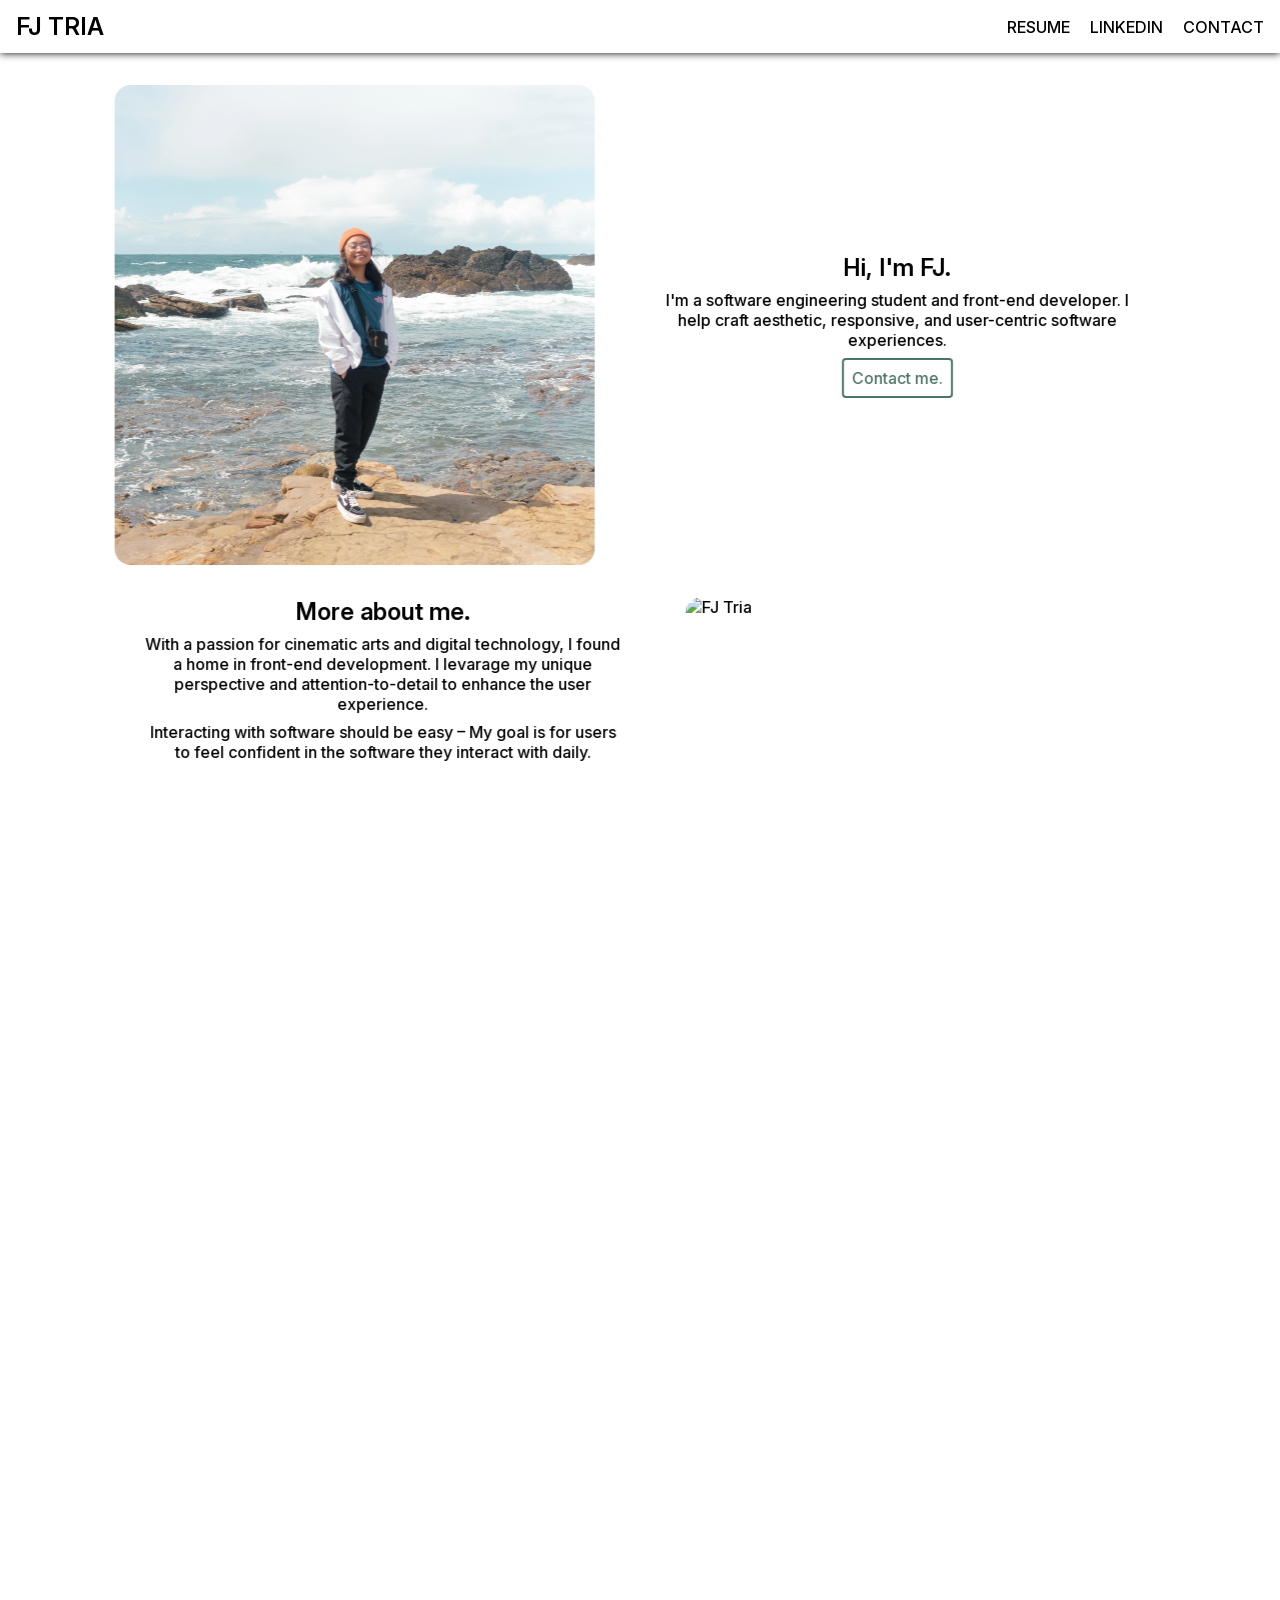
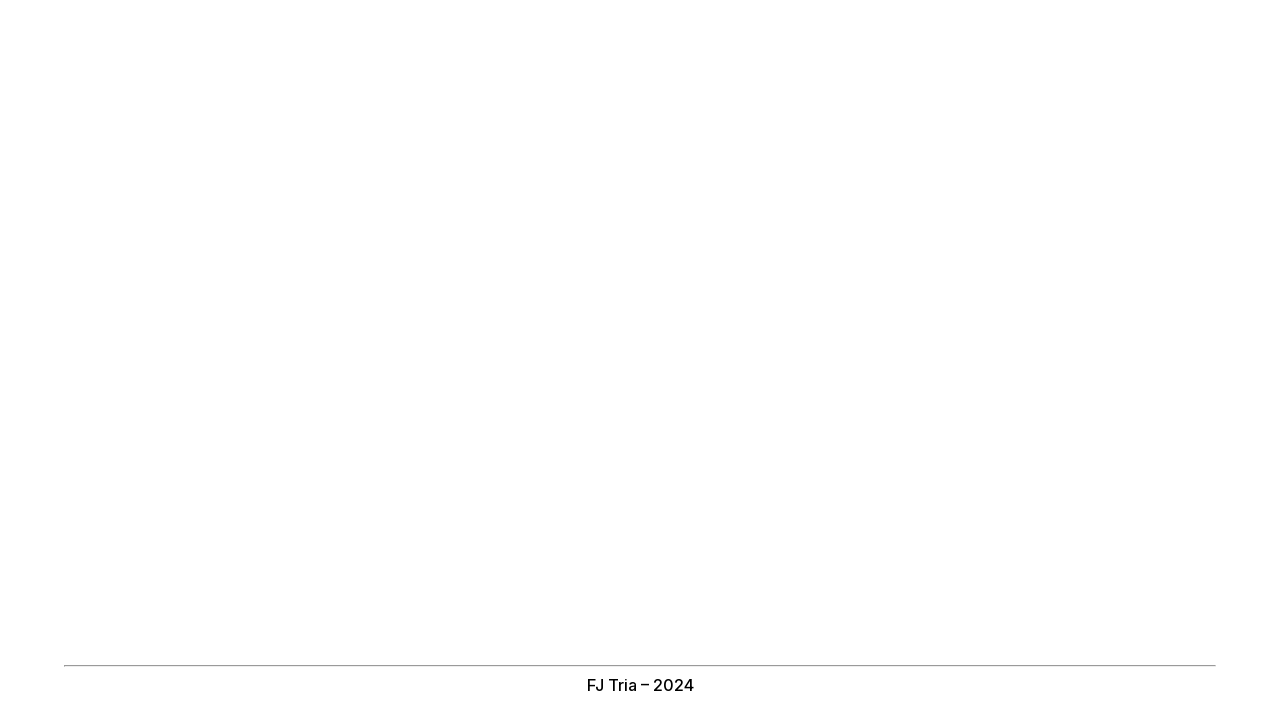
==== index.html @ dd82e513 "Updates" ====
<!doctype html>
<html lang="en">
  <head>
    <meta charset="UTF-8" />
    <link rel="icon" type="image/svg+xml" href="/star.svg" />
    <meta name="viewport" content="width=device-width, initial-scale=1.0" />
    <title>FJ Tria – Software Engineer</title>
    <script type="module" crossorigin src="/assets/index-DWC5rx3m.js"></script>
    <link rel="stylesheet" crossorigin href="/assets/index-B_GhdRon.css">
  </head>
  <body style="margin: 0;">
    <div id="root"></div>
  </body>
</html>
---- assets/index-B_GhdRon.css ----
@font-face{font-family:InterVariable;font-style:normal;font-weight:100 900;font-display:swap;src:url(/assets/InterVariable-CWi-zmRD.woff2) format("woff2")}@font-face{font-family:InterVariable;font-style:italic;font-weight:100 900;font-display:swap;src:url(/assets/InterVariable-Italic-d6KXgdvN.woff2) format("woff2")}@font-face{font-family:InterVariable;font-style:normal;font-weight:100 900;font-display:swap;src:url(/assets/InterVariable-CWi-zmRD.woff2) format("woff2")}@font-face{font-family:InterVariable;font-style:italic;font-weight:100 900;font-display:swap;src:url(/assets/InterVariable-Italic-d6KXgdvN.woff2) format("woff2")}nav{box-shadow:0 0 8px #000}h1{font-weight:600;font-size:1.5em;text-align:center}a:link{color:inherit;text-decoration:none}a:visited{color:inherit}a:hover{color:var(--primary)}a:active{color:var(--primaryLight)}.navbar{padding:12px 16px;display:grid;grid-template-columns:1fr 1fr}.navbarLeft{display:flex;justify-content:flex-start;align-items:center;gap:20px;list-style:none}.sections{display:flex;align-items:center;gap:20px;list-style:none}.navbarRight{display:flex;justify-content:flex-end;align-items:center;gap:20px;list-style:none}@media (max-width: 830px){.sections{display:none}.navbarRight{gap:16px}}@font-face{font-family:InterVariable;font-style:normal;font-weight:100 900;font-display:swap;src:url(/assets/InterVariable-CWi-zmRD.woff2) format("woff2")}@font-face{font-family:InterVariable;font-style:italic;font-weight:100 900;font-display:swap;src:url(/assets/InterVariable-Italic-d6KXgdvN.woff2) format("woff2")}#about{padding:32px 128px;display:flex;flex-direction:column;gap:32px}#about img{object-fit:cover;width:100%;border-radius:16px}#about h2{font-weight:600;font-size:1.5em}#about a{color:var(--primary);background-color:inherit;font-weight:500;padding:8px;border:2px solid var(--primary);border-radius:4px;transition:.3s}#about a:hover{color:var(--background);box-shadow:inset 7em 0 0 0 var(--primary);cursor:pointer}#about a:active{color:var(--background);background-color:var(--primaryLight);border:2px solid var(--primaryLight)}#about .aboutUpper,#about .aboutLower{display:grid;grid-template-columns:1fr 1fr;gap:64px}#about .aboutUpperImage,#about .aboutLowerImage{display:flex;justify-content:center}#about .aboutUpperDescription,#about .aboutLowerDescription{display:flex;flex-direction:column;justify-content:center;align-items:center;text-align:center;gap:8px}@media (max-width: 720px){#about .aboutUpper{display:flex;flex-direction:column-reverse;gap:32px}#about .aboutLower{display:flex;flex-direction:column;gap:32px}}@media (max-width: 900px){#about{padding:32px 16px 12px}}@font-face{font-family:InterVariable;font-style:normal;font-weight:100 900;font-display:swap;src:url(/assets/InterVariable-CWi-zmRD.woff2) format("woff2")}@font-face{font-family:InterVariable;font-style:italic;font-weight:100 900;font-display:swap;src:url(/assets/InterVariable-Italic-d6KXgdvN.woff2) format("woff2")}#skills{padding:32px 128px;display:flex;flex-direction:column;gap:16px}#skills h2{text-align:center;font-weight:600;font-size:1.5em}#skills img{border-radius:32px}#skills .skillList{display:flex;flex-wrap:nowrap;overflow-x:auto;gap:16px;scrollbar-width:thin}#skills .skillCard{background-color:var(--card);padding:12px;border-radius:16px;flex:0 0 auto;display:flex;flex-direction:column;justify-content:center;align-items:center;gap:8px}#skills .skillCard img{padding:32px;max-width:100px}@media (max-width: 580px){#skills #skills{padding:12px 16px}#skills .skillCard img{max-width:50px}}@media (max-width: 900px){#skills{padding:32px 16px 12px}}@font-face{font-family:InterVariable;font-style:normal;font-weight:100 900;font-display:swap;src:url(/assets/InterVariable-CWi-zmRD.woff2) format("woff2")}@font-face{font-family:InterVariable;font-style:italic;font-weight:100 900;font-display:swap;src:url(/assets/InterVariable-Italic-d6KXgdvN.woff2) format("woff2")}#projects{padding:32px 128px}#projects h2{text-align:center;font-weight:600;font-size:1.5em}#projects h3{font-weight:600}#projects p{font-weight:400}#projects .projectList{padding:16px 0 0;display:grid;grid-template-columns:1fr 1fr 1fr;gap:16px}#projects .projectCard{padding:8px;display:grid;grid-template-rows:8rem 2rem 4rem;background-color:var(--card);text-align:center;border-radius:16px;transition:.3s}#projects .projectCard img{display:block;margin-left:auto;margin-right:auto;object-fit:contain;width:40%;height:100%;filter:drop-shadow(1px 1px 1px gray)}#projects .projectCard:hover{color:var(--background);background-color:var(--primary)}#projects .projectCard:active{background-color:var(--primaryLight)}@media (max-width: 900px){#projects .projectList{display:flex;flex-direction:column}}@media (max-width: 900px){#projects{padding:32px 16px 12px}}@font-face{font-family:InterVariable;font-style:normal;font-weight:100 900;font-display:swap;src:url(/assets/InterVariable-CWi-zmRD.woff2) format("woff2")}@font-face{font-family:InterVariable;font-style:italic;font-weight:100 900;font-display:swap;src:url(/assets/InterVariable-Italic-d6KXgdvN.woff2) format("woff2")}#experience{padding:32px 128px}#experience h2{text-align:center;font-weight:600;font-size:1.5em}#experience h3{font-weight:600;font-size:1em}#experience p{font-weight:400;font-size:1em}#experience .experienceList{padding:16px 0 0;display:grid;grid-template-columns:1fr;justify-items:center;gap:16px}#experience .experienceCard{background-color:var(--card);border-radius:16px;display:flex;gap:8px;width:100%}#experience .experienceCard img{padding:16px;border-radius:16px;max-width:100px}#experience .experienceDescription{display:flex;flex-direction:column;justify-content:center}@media (max-width: 900px){#experience .experienceCard img{max-width:75px}}@media (max-width: 900px){#experience{padding:32px 16px 12px}}*{--background: #FFFFFF;--card: #efefef;--text: #131312;--primary: #4C7766;--primaryLight: #608b7a;margin:0;padding:0;font-size:1em;scrollbar-width:thin}:root{font-family:Inter,sans-serif;font-weight:500;color:var(--textLight);background-color:var(--background)}@supports (font-variation-settings: normal){:root{font-family:InterVariable,sans-serif;font-optical-sizing:auto}}@font-face{font-family:InterVariable;font-style:normal;font-weight:100 900;font-display:swap;src:url(/assets/InterVariable-CWi-zmRD.woff2) format("woff2")}@font-face{font-family:InterVariable;font-style:italic;font-weight:100 900;font-display:swap;src:url(/assets/InterVariable-Italic-d6KXgdvN.woff2) format("woff2")}html{scroll-behavior:smooth}a,a:visited{text-decoration:none}#contact{padding:32px 128px 0}#contact h2{text-align:center;font-weight:600;font-size:1.5em}#contact h3{font-weight:600}#contact .ctaList{padding:16px 0 0;display:grid;grid-template-columns:1fr 1fr 1fr;gap:16px}#contact .ctaCard{background-color:var(--card);border-radius:16px;padding:32px;display:flex;flex-direction:column;align-items:center;gap:16px}#contact .ctaCard img{width:32px}#contact .ctaCard a{color:var(--primary);font-weight:500;padding:8px;border:2px solid var(--primary);border-radius:4px;transition:.3s}#contact .ctaCard a:hover{color:var(--background);box-shadow:inset 7em 0 0 0 var(--primary)}#contact .ctaCard a:active{color:var(--background);background-color:var(--primaryLight);border:2px solid var(--primaryLight)}@media (max-width: 900px){#contact .ctaList{display:flex;flex-direction:column}}@media (max-width: 900px){#contact{padding:12px 16px}}#footer{padding:64px 64px 0}#footer p{padding:8px 0;text-align:center}@media (max-width: 900px){#footer{padding:32px 16px 12px}}
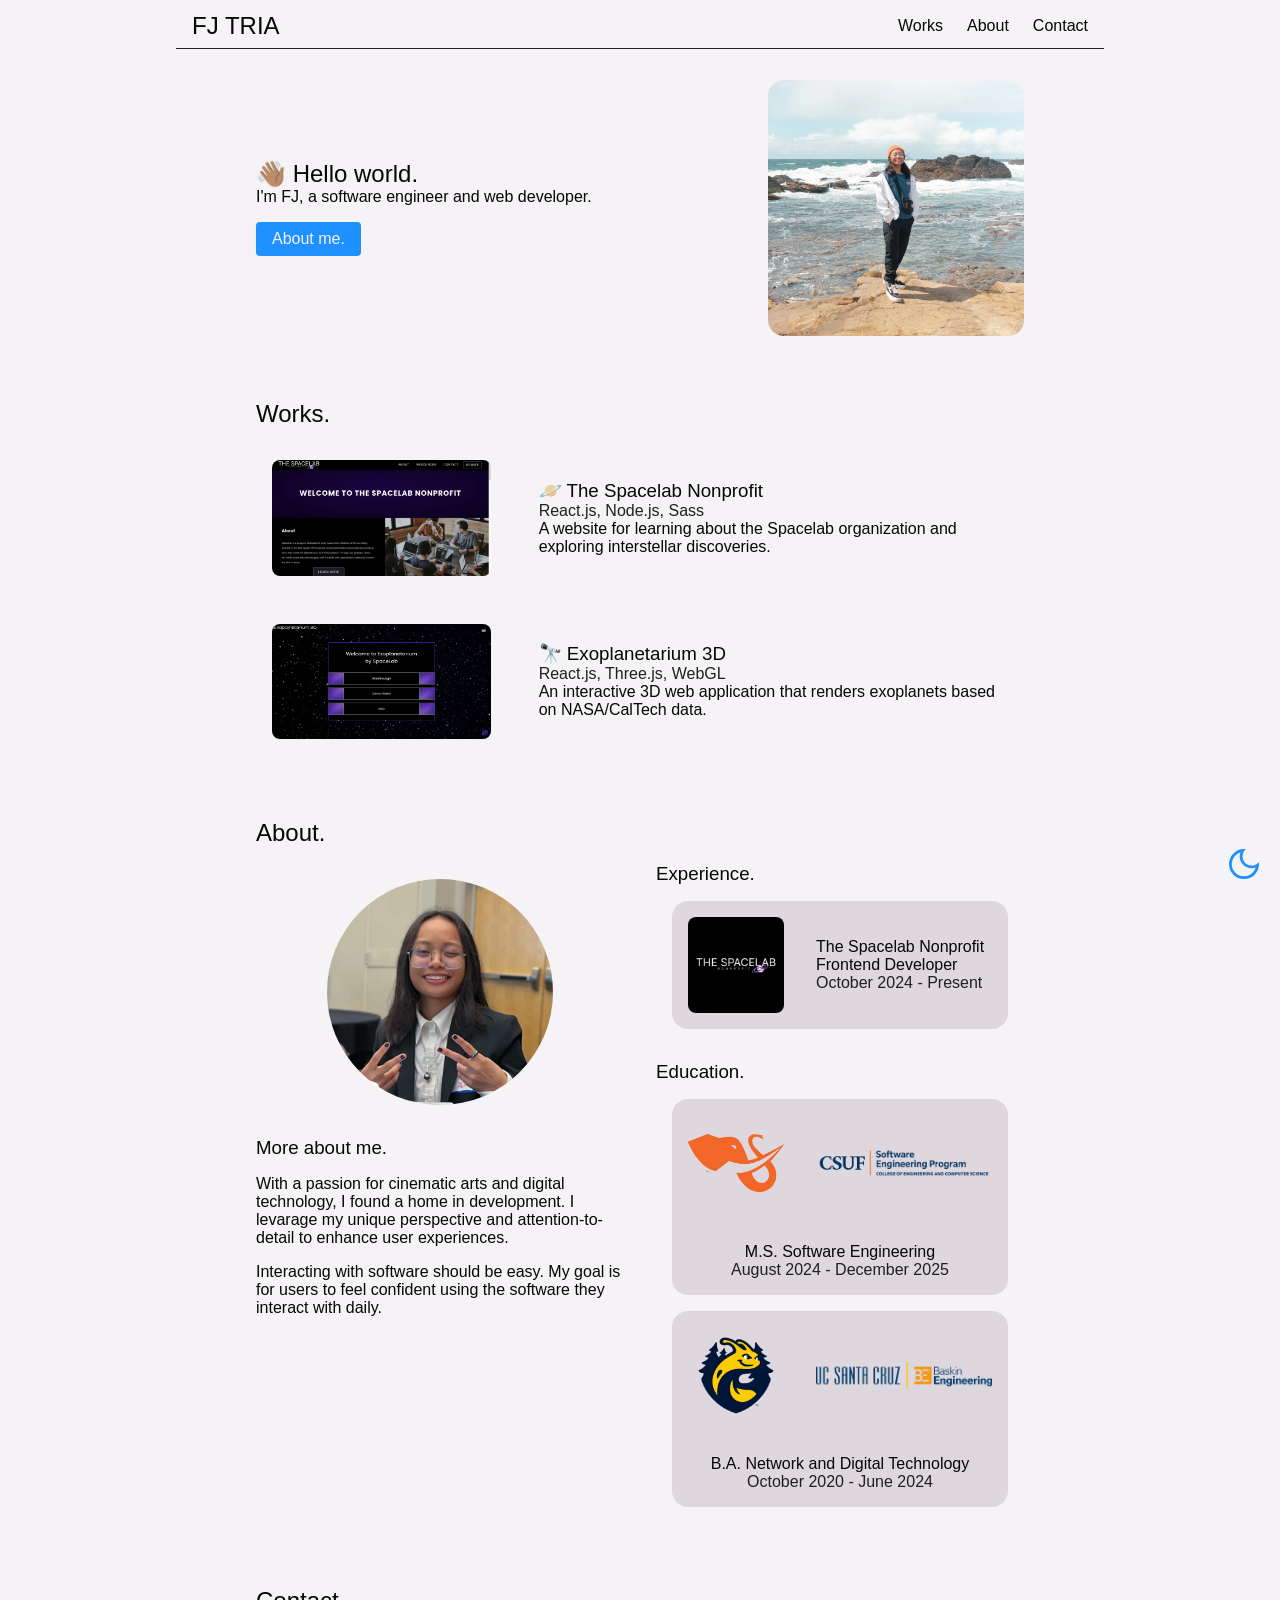
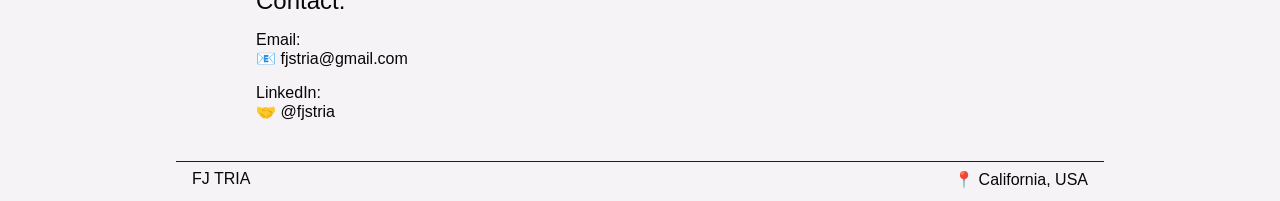
==== commit 0cd63418: "Updates" ====
--- a/index.html
+++ b/index.html
@@ -5,8 +5,8 @@
     <link rel="icon" type="image/svg+xml" href="/star.svg" />
     <meta name="viewport" content="width=device-width, initial-scale=1.0" />
     <title>FJ Tria – Software Engineer</title>
-    <script type="module" crossorigin src="/assets/index-DWC5rx3m.js"></script>
-    <link rel="stylesheet" crossorigin href="/assets/index-B_GhdRon.css">
+    <script type="module" crossorigin src="/assets/index-BFeWsQjc.js"></script>
+    <link rel="stylesheet" crossorigin href="/assets/index-D5PGZ8Xk.css">
   </head>
   <body style="margin: 0;">
     <div id="root"></div>
--- a/assets/index-D5PGZ8Xk.css
+++ b/assets/index-D5PGZ8Xk.css
@@ -0,0 +1 @@
+*{margin:0;padding:0;box-sizing:border-box;color:var(--text);background:var(--background);scrollbar-width:thin;scroll-behavior:smooth;overscroll-behavior:none;font-size:1rem/1.4em;font-family:Inter,sans-serif;font-weight:400}:root{--text: #070707;--subtext: #202020;--background: #F5F3F5;--card: #DED7DE;--primary: #1E90FF;--secondary: #005A9C;--themeToggle: url("data:image/svg+xml,%3csvg%20xmlns='http://www.w3.org/2000/svg'%20height='40px'%20viewBox='0%20-960%20960%20960'%20width='40px'%20fill='%23005A9C'%3e%3cpath%20d='M480-346.67q55.33%200%2094.33-39t39-94.33q0-55.33-39-94.33t-94.33-39q-55.33%200-94.33%2039t-39%2094.33q0%2055.33%2039%2094.33t94.33%2039Zm0%2066.67q-83%200-141.5-58.5T280-480q0-83%2058.5-141.5T480-680q83%200%20141.5%2058.5T680-480q0%2083-58.5%20141.5T480-280ZM200-446.67H40v-66.66h160v66.66Zm720%200H760v-66.66h160v66.66ZM446.67-760v-160h66.66v160h-66.66Zm0%20720v-160h66.66v160h-66.66ZM260-655.33l-100.33-97%2047.66-49%2096%20100-43.33%2046Zm493.33%20496-97.66-100.34%2045-45.66%2099.66%2097.66-47%2048.34Zm-98.66-541.34%2097.66-99.66%2049%2047L702-656l-47.33-44.67ZM159.33-207.33%20259-305l46.33%2045.67-97.66%2099.66-48.34-47.66ZM480-480Z'/%3e%3c/svg%3e")}[data-theme=dark]{--text: #F5F3F5;--subtext: #DED7DE;--background: #070707;--card: #202020;--primary: #005A9C;--secondary: #1E90FF}a,a:visited{text-decoration:none}a:hover{color:var(--secondary);transition:.3s}a:active{color:var(--primary)}.button{margin:0;padding:.5rem 1rem;text-align:center;color:#f5f3f5;background-color:var(--primary);border:none;border-radius:.25rem;transition:.3s}.button:hover{cursor:pointer;color:#f5f3f5;background-color:var(--secondary)}.button:active{color:#f5f3f5;background-color:var(--primary)}.title{font-size:1.125rem/1.4em;font-weight:500}.subtitle{font-weight:500}.subtext{color:var(--subtext);font-size:.75rem/1.4em;font-weight:300}@supports (font-variation-settings: normal){:root{font-family:InterVariable,sans-serif;font-optical-sizing:auto}}@font-face{font-family:InterVariable;font-style:normal;font-weight:100 900;font-display:swap;src:url(/assets/InterVariable-CWi-zmRD.woff2) format("woff2")}@font-face{font-family:InterVariable;font-style:italic;font-weight:100 900;font-display:swap;src:url(/assets/InterVariable-Italic-d6KXgdvN.woff2) format("woff2")}.container{position:fixed;bottom:3.5rem;right:3.5rem}.container input{position:absolute;opacity:0;height:0;width:0}.toggle{position:absolute;cursor:pointer;top:0;left:0;height:2.5rem;width:2.5rem;background-image:url("data:image/svg+xml,%3csvg%20xmlns='http://www.w3.org/2000/svg'%20height='40px'%20viewBox='0%20-960%20960%20960'%20width='40px'%20fill='%231E90FF'%3e%3cpath%20d='M480-120q-150%200-255-105T120-480q0-150%20105-255t255-105q10%200%2020.5.67%2010.5.66%2024.17%202-37.67%2031-59.17%2077.83T444-660q0%2090%2063%20153t153%2063q53%200%2099.67-20.5%2046.66-20.5%2077.66-56.17%201.34%2012.34%202%2021.84.67%209.5.67%2018.83%200%20150-105%20255T480-120Zm0-66.67q102%200%20179.33-61.16Q736.67-309%20760.67-395.67q-23.34%209-49.11%2013.67-25.78%204.67-51.56%204.67-117.46%200-200.06-82.61-82.61-82.6-82.61-200.06%200-22.67%204.34-47.67%204.33-25%2014.66-55-91.33%2028.67-150.5%20107-59.16%2078.34-59.16%20175.67%200%20122%2085.66%20207.67Q358-186.67%20480-186.67Zm-6-288Z'/%3e%3c/svg%3e")}.container:hover input~.toggle{background-image:url("data:image/svg+xml,%3csvg%20xmlns='http://www.w3.org/2000/svg'%20height='40px'%20viewBox='0%20-960%20960%20960'%20width='40px'%20fill='%23005A9C'%3e%3cpath%20d='M480-120q-150%200-255-105T120-480q0-150%20105-255t255-105q10%200%2020.5.67%2010.5.66%2024.17%202-37.67%2031-59.17%2077.83T444-660q0%2090%2063%20153t153%2063q53%200%2099.67-20.5%2046.66-20.5%2077.66-56.17%201.34%2012.34%202%2021.84.67%209.5.67%2018.83%200%20150-105%20255T480-120Zm0-66.67q102%200%20179.33-61.16Q736.67-309%20760.67-395.67q-23.34%209-49.11%2013.67-25.78%204.67-51.56%204.67-117.46%200-200.06-82.61-82.61-82.6-82.61-200.06%200-22.67%204.34-47.67%204.33-25%2014.66-55-91.33%2028.67-150.5%20107-59.16%2078.34-59.16%20175.67%200%20122%2085.66%20207.67Q358-186.67%20480-186.67Zm-6-288Z'/%3e%3c/svg%3e")}.container input:checked~.toggle{background-image:url("data:image/svg+xml,%3csvg%20xmlns='http://www.w3.org/2000/svg'%20height='40px'%20viewBox='0%20-960%20960%20960'%20width='40px'%20fill='%23005A9C'%3e%3cpath%20d='M480-346.67q55.33%200%2094.33-39t39-94.33q0-55.33-39-94.33t-94.33-39q-55.33%200-94.33%2039t-39%2094.33q0%2055.33%2039%2094.33t94.33%2039Zm0%2066.67q-83%200-141.5-58.5T280-480q0-83%2058.5-141.5T480-680q83%200%20141.5%2058.5T680-480q0%2083-58.5%20141.5T480-280ZM200-446.67H40v-66.66h160v66.66Zm720%200H760v-66.66h160v66.66ZM446.67-760v-160h66.66v160h-66.66Zm0%20720v-160h66.66v160h-66.66ZM260-655.33l-100.33-97%2047.66-49%2096%20100-43.33%2046Zm493.33%20496-97.66-100.34%2045-45.66%2099.66%2097.66-47%2048.34Zm-98.66-541.34%2097.66-99.66%2049%2047L702-656l-47.33-44.67ZM159.33-207.33%20259-305l46.33%2045.67-97.66%2099.66-48.34-47.66ZM480-480Z'/%3e%3c/svg%3e")}.container:hover input:checked~.toggle{background-image:url("data:image/svg+xml,%3csvg%20xmlns='http://www.w3.org/2000/svg'%20height='40px'%20viewBox='0%20-960%20960%20960'%20width='40px'%20fill='%231E90FF'%3e%3cpath%20d='M480-346.67q55.33%200%2094.33-39t39-94.33q0-55.33-39-94.33t-94.33-39q-55.33%200-94.33%2039t-39%2094.33q0%2055.33%2039%2094.33t94.33%2039Zm0%2066.67q-83%200-141.5-58.5T280-480q0-83%2058.5-141.5T480-680q83%200%20141.5%2058.5T680-480q0%2083-58.5%20141.5T480-280ZM200-446.67H40v-66.66h160v66.66Zm720%200H760v-66.66h160v66.66ZM446.67-760v-160h66.66v160h-66.66Zm0%20720v-160h66.66v160h-66.66ZM260-655.33l-100.33-97%2047.66-49%2096%20100-43.33%2046Zm493.33%20496-97.66-100.34%2045-45.66%2099.66%2097.66-47%2048.34Zm-98.66-541.34%2097.66-99.66%2049%2047L702-656l-47.33-44.67ZM159.33-207.33%20259-305l46.33%2045.67-97.66%2099.66-48.34-47.66ZM480-480Z'/%3e%3c/svg%3e")}#navbar{padding:.75rem 11rem 0rem;position:fixed;top:0;width:100%}@media screen and (max-width: 768px){#navbar{padding:.75rem 1rem 0rem}}nav{padding:0 1rem;display:grid;grid-template-columns:1fr 1fr;text-align:center}.logo{display:flex;justify-content:flex-start;align-items:center}.links{list-style:none;display:flex;justify-content:flex-end;align-items:center;gap:1.5rem}@media screen and (max-width: 768px){.links{gap:1rem}}.hero{margin-top:3rem;padding:2rem 16rem;display:grid;grid-template-columns:2fr 1fr}@media screen and (max-width: 768px){.hero{padding:2rem 1rem;display:flex;flex-direction:column-reverse;gap:1rem}}#wave{display:inline-block;transition:transform .5s ease;background-color:#0000}#wave:hover{cursor:pointer;animation:wave 1.5s infinite}@keyframes wave{0%{transform:translate(0) rotate(0)}25%{transform:translate(5px,5px) rotate(5deg)}50%{transform:translate(0) rotate(0)}75%{transform:translate(-5px,5px) rotate(-5deg)}to{transform:translate(0) rotate(0)}}.hero-left{display:flex;flex-direction:column;justify-content:center;text-align:left;gap:1rem}@media screen and (max-width: 768px){.hero-left{text-align:center}}.text-container{display:flex;flex-direction:column}.button-container{display:flex}@media screen and (max-width: 768px){.button-container{justify-content:center}}.hero-right{display:flex;justify-content:center;align-items:center}.hero-right img{width:100%;border-radius:1rem}@media screen and (max-width: 768px){.hero-right img{width:50%}}#works{padding:2rem 16rem}@media screen and (max-width: 768px){#works{padding:2rem 1rem}}.works-container{padding-top:1rem;display:flex;flex-direction:column;gap:1rem}.project-card{display:grid;grid-template-columns:1fr 2fr;gap:1rem;border-radius:1rem;background-image:linear-gradient(90deg,#1e90ff80,#005a9c00);background-size:0 100%;background-repeat:no-repeat;transition:.5s}.project-card:hover{background-size:100% 100%}@media screen and (max-width: 992px){.project-card{grid-template-columns:1fr;text-align:center;gap:0}}@media screen and (max-width: 768px){.project-card{grid-template-columns:1fr 2fr}}@media screen and (max-width: 576px){.project-card{grid-template-columns:1fr;text-align:center;gap:0}}.project-image{display:flex;align-items:center;background-color:#0000}.project-image img{width:100%;border-radius:1.5rem;padding:1rem;background-color:#0000}.project-details{display:flex;flex-direction:column;justify-content:center;padding:1rem;background-color:#0000}.project-details h3,p{background-color:#0000}#about{padding:2rem 16rem}@media screen and (max-width: 768px){#about{padding:2rem 1rem}}.about-container{padding-top:1rem;display:grid;grid-template-columns:1fr 1fr;gap:2rem}@media screen and (max-width: 992px){.about-container{grid-template-columns:1fr}}@media screen and (max-width: 768px){.about-container{grid-template-columns:1fr 1fr}}@media screen and (max-width: 576px){.about-container{grid-template-columns:1fr}}.about-left{display:flex;flex-direction:column;gap:1rem}@media screen and (max-width: 992px){.about-left{text-align:center}}@media screen and (max-width: 768px){.about-left{text-align:left}.about-left p{padding:0 1rem}}@media screen and (max-width: 576px){.about-left{text-align:center}}.about-image{display:flex;justify-content:center;align-items:center}.about-image img{width:70%;padding:1rem;border-radius:100rem}.about-right{display:flex;flex-direction:column}.experience-container{padding:1rem 1rem 2rem;display:flex;flex-direction:column}.experience-card{display:grid;grid-template-columns:1fr 2fr;gap:1rem;border-radius:1rem;background-color:var(--card)}.experience-image{background-color:#0000;display:flex;justify-content:center}.experience-image img{max-width:8rem;padding:1rem;border-radius:1.5rem;background-color:#0000}.experience-details{display:flex;flex-direction:column;justify-content:center;background-color:#0000}.experience-details h4,p{background-color:#0000}.education-container{padding:1rem;display:flex;flex-direction:column;gap:1rem}.education-card{display:flex;flex-direction:column;gap:1rem;border-radius:1rem;background-color:var(--card)}.education-images{display:grid;grid-template-columns:1fr 2fr;background-color:#0000}.education-logo{display:flex;justify-content:center;align-items:center;background-color:#0000}.education-logo img{width:8rem;height:8rem;object-fit:contain;padding:1rem;background-color:#0000}.education-program{display:flex;justify-content:center;align-items:center;background-color:#0000}.education-program img{width:100%;padding:1rem;background-color:#0000}.education-details{display:flex;flex-direction:column;justify-content:center;align-items:center;padding:0 1rem 1rem;background-color:#0000}.education-details h4,p{background-color:#0000}#contact{padding:2rem 16rem;gap:1rem}@media screen and (max-width: 768px){#contact{padding:2rem 1rem}}#contact p{padding-top:1rem}#footer{padding:0rem 11rem .75rem;width:100%}@media screen and (max-width: 768px){#footer{padding:0rem 1rem .75rem}}hr{margin-top:.5rem;border:none;height:1px;background-color:var(--subtext)}.footer-container{padding:.5rem 1rem 0;display:flex;justify-content:space-between}
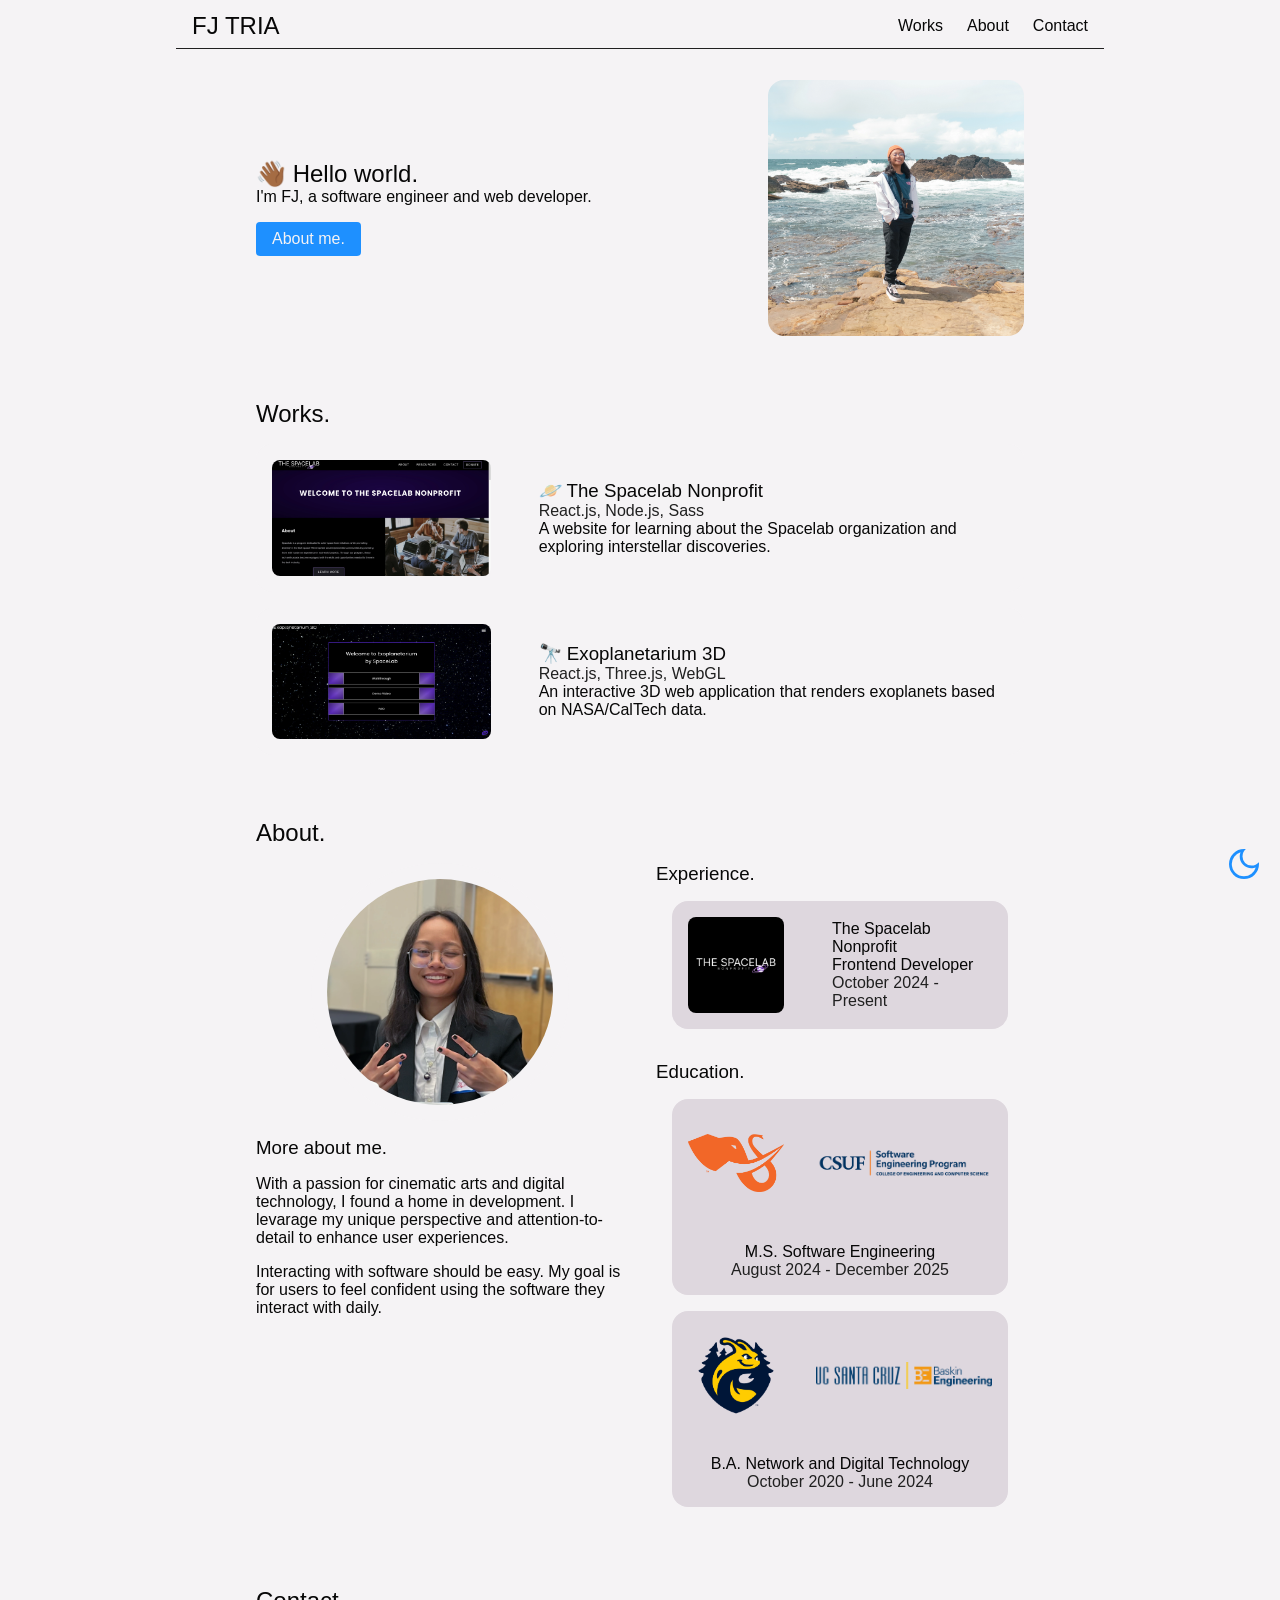
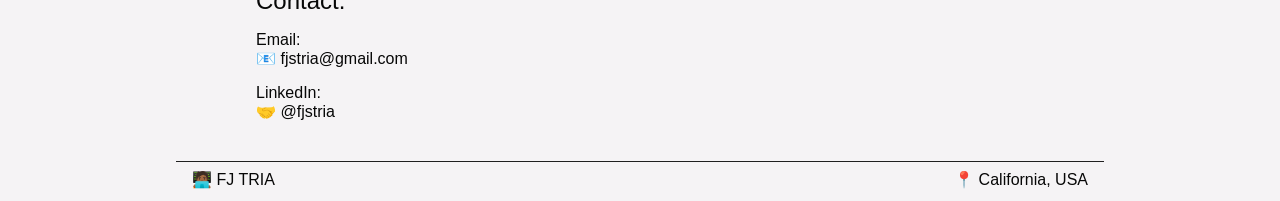
==== commit ea06e116: "Updates" ====
--- a/index.html
+++ b/index.html
@@ -2,11 +2,11 @@
 <html lang="en">
   <head>
     <meta charset="UTF-8" />
-    <link rel="icon" type="image/svg+xml" href="/star.svg" />
+    <link rel="icon" type="image/svg+xml" href="/bolt.svg" />
     <meta name="viewport" content="width=device-width, initial-scale=1.0" />
     <title>FJ Tria – Software Engineer</title>
-    <script type="module" crossorigin src="/assets/index-BFeWsQjc.js"></script>
-    <link rel="stylesheet" crossorigin href="/assets/index-D5PGZ8Xk.css">
+    <script type="module" crossorigin src="/assets/index-BwSrtKb0.js"></script>
+    <link rel="stylesheet" crossorigin href="/assets/index-Di8G4UyZ.css">
   </head>
   <body style="margin: 0;">
     <div id="root"></div>
--- a/assets/index-Di8G4UyZ.css
+++ b/assets/index-Di8G4UyZ.css
@@ -0,0 +1 @@
+*{margin:0;padding:0;box-sizing:border-box;color:var(--text);background:var(--background);scrollbar-width:thin;scroll-behavior:smooth;overscroll-behavior:none;font-size:1rem/1.4em;font-family:Inter,sans-serif;font-weight:400}:root{--text: #070707;--subtext: #202020;--background: #F5F3F5;--card: #DED7DE;--primary: #1E90FF;--secondary: #005A9C;--themeToggle: url("data:image/svg+xml,%3csvg%20xmlns='http://www.w3.org/2000/svg'%20height='40px'%20viewBox='0%20-960%20960%20960'%20width='40px'%20fill='%23005A9C'%3e%3cpath%20d='M480-346.67q55.33%200%2094.33-39t39-94.33q0-55.33-39-94.33t-94.33-39q-55.33%200-94.33%2039t-39%2094.33q0%2055.33%2039%2094.33t94.33%2039Zm0%2066.67q-83%200-141.5-58.5T280-480q0-83%2058.5-141.5T480-680q83%200%20141.5%2058.5T680-480q0%2083-58.5%20141.5T480-280ZM200-446.67H40v-66.66h160v66.66Zm720%200H760v-66.66h160v66.66ZM446.67-760v-160h66.66v160h-66.66Zm0%20720v-160h66.66v160h-66.66ZM260-655.33l-100.33-97%2047.66-49%2096%20100-43.33%2046Zm493.33%20496-97.66-100.34%2045-45.66%2099.66%2097.66-47%2048.34Zm-98.66-541.34%2097.66-99.66%2049%2047L702-656l-47.33-44.67ZM159.33-207.33%20259-305l46.33%2045.67-97.66%2099.66-48.34-47.66ZM480-480Z'/%3e%3c/svg%3e")}[data-theme=dark]{--text: #F5F3F5;--subtext: #DED7DE;--background: #070707;--card: #202020;--primary: #005A9C;--secondary: #1E90FF}a,a:visited{text-decoration:none}a:hover{color:var(--secondary);transition:.3s}a:active{color:var(--primary)}.button{margin:0;padding:.5rem 1rem;text-align:center;color:#f5f3f5;background-color:var(--primary);border:none;border-radius:.25rem;transition:.3s}.button:hover{cursor:pointer;color:#f5f3f5;background-color:var(--secondary)}.button:active{color:#f5f3f5;background-color:var(--primary)}.title{font-size:1.125rem/1.4em;font-weight:500}.subtitle{font-weight:500}.subtext{color:var(--subtext);font-size:.75rem/1.4em;font-weight:300}@supports (font-variation-settings: normal){:root{font-family:InterVariable,sans-serif;font-optical-sizing:auto}}@font-face{font-family:InterVariable;font-style:normal;font-weight:100 900;font-display:swap;src:url(/assets/InterVariable-CWi-zmRD.woff2) format("woff2")}@font-face{font-family:InterVariable;font-style:italic;font-weight:100 900;font-display:swap;src:url(/assets/InterVariable-Italic-d6KXgdvN.woff2) format("woff2")}.container{position:fixed;bottom:3.5rem;right:3.5rem}.container input{position:absolute;opacity:0;height:0;width:0}.toggle{position:absolute;cursor:pointer;top:0;left:0;height:2.5rem;width:2.5rem;background-image:url("data:image/svg+xml,%3csvg%20xmlns='http://www.w3.org/2000/svg'%20height='40px'%20viewBox='0%20-960%20960%20960'%20width='40px'%20fill='%231E90FF'%3e%3cpath%20d='M480-120q-150%200-255-105T120-480q0-150%20105-255t255-105q10%200%2020.5.67%2010.5.66%2024.17%202-37.67%2031-59.17%2077.83T444-660q0%2090%2063%20153t153%2063q53%200%2099.67-20.5%2046.66-20.5%2077.66-56.17%201.34%2012.34%202%2021.84.67%209.5.67%2018.83%200%20150-105%20255T480-120Zm0-66.67q102%200%20179.33-61.16Q736.67-309%20760.67-395.67q-23.34%209-49.11%2013.67-25.78%204.67-51.56%204.67-117.46%200-200.06-82.61-82.61-82.6-82.61-200.06%200-22.67%204.34-47.67%204.33-25%2014.66-55-91.33%2028.67-150.5%20107-59.16%2078.34-59.16%20175.67%200%20122%2085.66%20207.67Q358-186.67%20480-186.67Zm-6-288Z'/%3e%3c/svg%3e");background-color:#0000}.container:hover input~.toggle{background-image:url("data:image/svg+xml,%3csvg%20xmlns='http://www.w3.org/2000/svg'%20height='40px'%20viewBox='0%20-960%20960%20960'%20width='40px'%20fill='%23005A9C'%3e%3cpath%20d='M480-120q-150%200-255-105T120-480q0-150%20105-255t255-105q10%200%2020.5.67%2010.5.66%2024.17%202-37.67%2031-59.17%2077.83T444-660q0%2090%2063%20153t153%2063q53%200%2099.67-20.5%2046.66-20.5%2077.66-56.17%201.34%2012.34%202%2021.84.67%209.5.67%2018.83%200%20150-105%20255T480-120Zm0-66.67q102%200%20179.33-61.16Q736.67-309%20760.67-395.67q-23.34%209-49.11%2013.67-25.78%204.67-51.56%204.67-117.46%200-200.06-82.61-82.61-82.6-82.61-200.06%200-22.67%204.34-47.67%204.33-25%2014.66-55-91.33%2028.67-150.5%20107-59.16%2078.34-59.16%20175.67%200%20122%2085.66%20207.67Q358-186.67%20480-186.67Zm-6-288Z'/%3e%3c/svg%3e");background-color:#0000}.container input:checked~.toggle{background-image:url("data:image/svg+xml,%3csvg%20xmlns='http://www.w3.org/2000/svg'%20height='40px'%20viewBox='0%20-960%20960%20960'%20width='40px'%20fill='%23005A9C'%3e%3cpath%20d='M480-346.67q55.33%200%2094.33-39t39-94.33q0-55.33-39-94.33t-94.33-39q-55.33%200-94.33%2039t-39%2094.33q0%2055.33%2039%2094.33t94.33%2039Zm0%2066.67q-83%200-141.5-58.5T280-480q0-83%2058.5-141.5T480-680q83%200%20141.5%2058.5T680-480q0%2083-58.5%20141.5T480-280ZM200-446.67H40v-66.66h160v66.66Zm720%200H760v-66.66h160v66.66ZM446.67-760v-160h66.66v160h-66.66Zm0%20720v-160h66.66v160h-66.66ZM260-655.33l-100.33-97%2047.66-49%2096%20100-43.33%2046Zm493.33%20496-97.66-100.34%2045-45.66%2099.66%2097.66-47%2048.34Zm-98.66-541.34%2097.66-99.66%2049%2047L702-656l-47.33-44.67ZM159.33-207.33%20259-305l46.33%2045.67-97.66%2099.66-48.34-47.66ZM480-480Z'/%3e%3c/svg%3e");background-color:#0000}.container:hover input:checked~.toggle{background-image:url("data:image/svg+xml,%3csvg%20xmlns='http://www.w3.org/2000/svg'%20height='40px'%20viewBox='0%20-960%20960%20960'%20width='40px'%20fill='%231E90FF'%3e%3cpath%20d='M480-346.67q55.33%200%2094.33-39t39-94.33q0-55.33-39-94.33t-94.33-39q-55.33%200-94.33%2039t-39%2094.33q0%2055.33%2039%2094.33t94.33%2039Zm0%2066.67q-83%200-141.5-58.5T280-480q0-83%2058.5-141.5T480-680q83%200%20141.5%2058.5T680-480q0%2083-58.5%20141.5T480-280ZM200-446.67H40v-66.66h160v66.66Zm720%200H760v-66.66h160v66.66ZM446.67-760v-160h66.66v160h-66.66Zm0%20720v-160h66.66v160h-66.66ZM260-655.33l-100.33-97%2047.66-49%2096%20100-43.33%2046Zm493.33%20496-97.66-100.34%2045-45.66%2099.66%2097.66-47%2048.34Zm-98.66-541.34%2097.66-99.66%2049%2047L702-656l-47.33-44.67ZM159.33-207.33%20259-305l46.33%2045.67-97.66%2099.66-48.34-47.66ZM480-480Z'/%3e%3c/svg%3e");background-color:#0000}#navbar{padding:.75rem 11rem 0rem;position:fixed;top:0;width:100%}@media screen and (max-width: 768px){#navbar{padding:.75rem 1rem 0rem}}nav{padding:0 1rem;display:grid;grid-template-columns:1fr 1fr;text-align:center}.logo{display:flex;justify-content:flex-start;align-items:center}.links{list-style:none;display:flex;justify-content:flex-end;align-items:center;gap:1.5rem}@media screen and (max-width: 768px){.links{gap:1rem}}.hero{margin-top:3rem;padding:2rem 16rem;display:grid;grid-template-columns:2fr 1fr}@media screen and (max-width: 768px){.hero{padding:2rem 1rem;display:flex;flex-direction:column-reverse;gap:1rem}}#wave{display:inline-block;transition:transform .5s ease;background-color:#0000}#wave:hover{cursor:pointer;animation:wave 1.5s infinite}@keyframes wave{0%{transform:translate(0) rotate(0)}25%{transform:translate(5px,5px) rotate(5deg)}50%{transform:translate(0) rotate(0)}75%{transform:translate(-5px,5px) rotate(-5deg)}to{transform:translate(0) rotate(0)}}.hero-left{display:flex;flex-direction:column;justify-content:center;text-align:left;gap:1rem}@media screen and (max-width: 768px){.hero-left{text-align:center}}.text-container{display:flex;flex-direction:column}.button-container{display:flex}@media screen and (max-width: 768px){.button-container{justify-content:center}}.hero-right{display:flex;justify-content:center;align-items:center}.hero-right img{width:100%;border-radius:1rem}@media screen and (max-width: 768px){.hero-right img{width:50%}}#works{padding:2rem 16rem}@media screen and (max-width: 768px){#works{padding:2rem 1rem}}.works-container{padding-top:1rem;display:flex;flex-direction:column;gap:1rem}.project-card{display:grid;grid-template-columns:1fr 2fr;gap:1rem;border-radius:1rem;background-image:linear-gradient(90deg,#1e90ff80,#005a9c00);background-size:0 100%;background-repeat:no-repeat;transition:.5s}.project-card:hover{background-size:100% 100%}@media screen and (max-width: 992px){.project-card{grid-template-columns:1fr;text-align:center;gap:0}}@media screen and (max-width: 768px){.project-card{grid-template-columns:1fr 2fr}}@media screen and (max-width: 576px){.project-card{grid-template-columns:1fr;text-align:center;gap:0}}.project-image{display:flex;align-items:center;background-color:#0000}.project-image img{width:100%;border-radius:1.5rem;padding:1rem;background-color:#0000}.project-details{display:flex;flex-direction:column;justify-content:center;padding:1rem;background-color:#0000}.project-details h3,p{background-color:#0000}#about{padding:2rem 16rem}@media screen and (max-width: 768px){#about{padding:2rem 1rem}}.about-container{padding-top:1rem;display:grid;grid-template-columns:1fr 1fr;gap:2rem}@media screen and (max-width: 992px){.about-container{grid-template-columns:1fr}}@media screen and (max-width: 768px){.about-container{grid-template-columns:1fr 1fr}}@media screen and (max-width: 576px){.about-container{grid-template-columns:1fr}}.about-left{display:flex;flex-direction:column;gap:1rem}@media screen and (max-width: 992px){.about-left{text-align:center}}@media screen and (max-width: 768px){.about-left{text-align:left}.about-left p{padding:0 1rem}}@media screen and (max-width: 576px){.about-left{text-align:center}}.about-image{display:flex;justify-content:center;align-items:center}.about-image img{width:70%;padding:1rem;border-radius:100rem}.about-right{display:flex;flex-direction:column}.experience-container{padding:1rem 1rem 2rem;display:flex;flex-direction:column}.experience-card{display:grid;grid-template-columns:1fr 2fr;gap:1rem;border-radius:1rem;background-color:var(--card)}.experience-image{background-color:#0000;display:flex;justify-content:center}.experience-image img{max-width:8rem;padding:1rem;border-radius:1.5rem;background-color:#0000}.experience-details{padding:1rem;display:flex;flex-direction:column;justify-content:center;background-color:#0000}.experience-details h4,p{background-color:#0000}.education-container{padding:1rem;display:flex;flex-direction:column;gap:1rem}.education-card{display:flex;flex-direction:column;gap:1rem;border-radius:1rem;background-color:var(--card)}.education-images{display:grid;grid-template-columns:1fr 2fr;background-color:#0000}.education-logo{display:flex;justify-content:center;align-items:center;background-color:#0000}.education-logo img{width:8rem;height:8rem;object-fit:contain;padding:1rem;background-color:#0000}.education-program{display:flex;justify-content:center;align-items:center;background-color:#0000}.education-program img{width:100%;padding:1rem;background-color:#0000}.education-details{display:flex;flex-direction:column;justify-content:center;align-items:center;text-align:center;padding:0 1rem 1rem;background-color:#0000}.education-details h4,p{background-color:#0000}#contact{padding:2rem 16rem;gap:1rem}@media screen and (max-width: 768px){#contact{padding:2rem 1rem}}#contact p{padding-top:1rem}#footer{padding:0rem 11rem .75rem;width:100%}@media screen and (max-width: 768px){#footer{padding:0rem 1rem .75rem}}hr{margin-top:.5rem;border:none;height:1px;background-color:var(--subtext)}.footer-container{padding:.5rem 1rem 0;display:flex;justify-content:space-between}
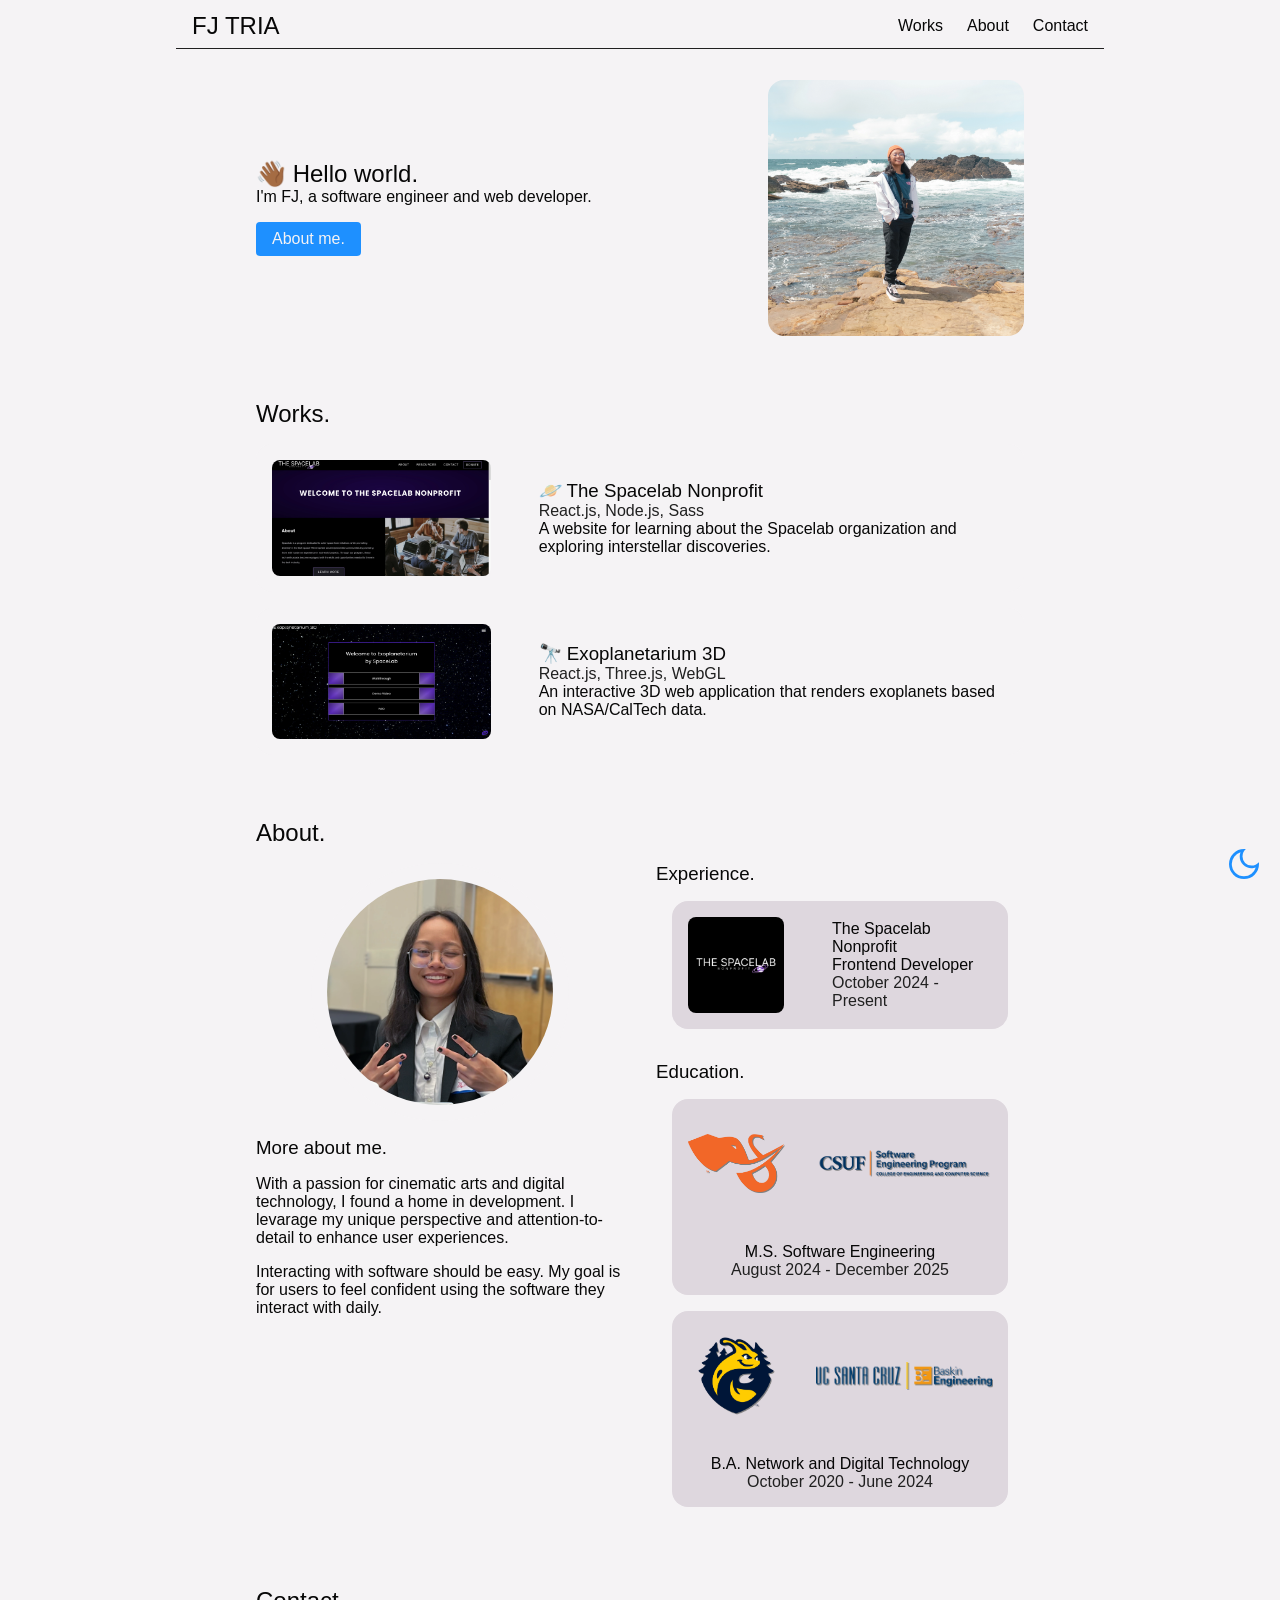
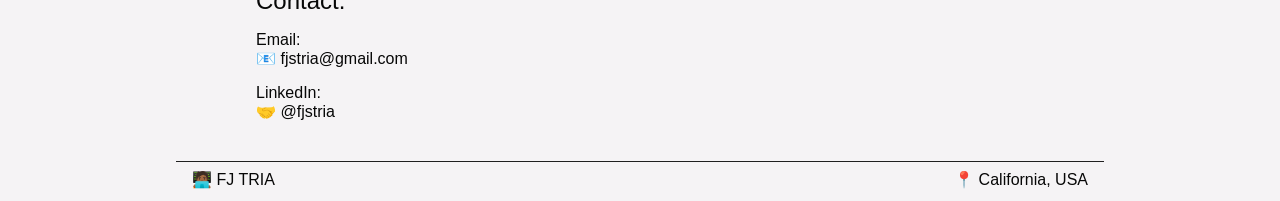
==== commit c366dfb2: "Updates" ====
--- a/index.html
+++ b/index.html
@@ -5,8 +5,8 @@
     <link rel="icon" type="image/svg+xml" href="/bolt.svg" />
     <meta name="viewport" content="width=device-width, initial-scale=1.0" />
     <title>FJ Tria – Software Engineer</title>
-    <script type="module" crossorigin src="/assets/index-BwSrtKb0.js"></script>
-    <link rel="stylesheet" crossorigin href="/assets/index-Di8G4UyZ.css">
+    <script type="module" crossorigin src="/assets/index-DH7ms8C0.js"></script>
+    <link rel="stylesheet" crossorigin href="/assets/index-NX1K6wn0.css">
   </head>
   <body style="margin: 0;">
     <div id="root"></div>
--- a/assets/index-NX1K6wn0.css
+++ b/assets/index-NX1K6wn0.css
@@ -0,0 +1 @@
+*{margin:0;padding:0;box-sizing:border-box;color:var(--text);background:var(--background);scrollbar-width:thin;scroll-behavior:smooth;overscroll-behavior:none;font-size:1rem/1.4em;font-family:Inter,sans-serif;font-weight:400}:root{--text: #070707;--subtext: #202020;--background: #F5F3F5;--card: #DED7DE;--primary: #1E90FF;--secondary: #005A9C;--themeToggle: url("data:image/svg+xml,%3csvg%20xmlns='http://www.w3.org/2000/svg'%20height='40px'%20viewBox='0%20-960%20960%20960'%20width='40px'%20fill='%23005A9C'%3e%3cpath%20d='M480-346.67q55.33%200%2094.33-39t39-94.33q0-55.33-39-94.33t-94.33-39q-55.33%200-94.33%2039t-39%2094.33q0%2055.33%2039%2094.33t94.33%2039Zm0%2066.67q-83%200-141.5-58.5T280-480q0-83%2058.5-141.5T480-680q83%200%20141.5%2058.5T680-480q0%2083-58.5%20141.5T480-280ZM200-446.67H40v-66.66h160v66.66Zm720%200H760v-66.66h160v66.66ZM446.67-760v-160h66.66v160h-66.66Zm0%20720v-160h66.66v160h-66.66ZM260-655.33l-100.33-97%2047.66-49%2096%20100-43.33%2046Zm493.33%20496-97.66-100.34%2045-45.66%2099.66%2097.66-47%2048.34Zm-98.66-541.34%2097.66-99.66%2049%2047L702-656l-47.33-44.67ZM159.33-207.33%20259-305l46.33%2045.67-97.66%2099.66-48.34-47.66ZM480-480Z'/%3e%3c/svg%3e")}[data-theme=dark]{--text: #F5F3F5;--subtext: #DED7DE;--background: #070707;--card: #202020;--primary: #005A9C;--secondary: #1E90FF}a,a:visited{text-decoration:none}a:hover{color:var(--secondary);transition:.3s}a:active{color:var(--primary)}.button{margin:0;padding:.5rem 1rem;text-align:center;color:#f5f3f5;background-color:var(--primary);border:none;border-radius:.25rem;transition:.3s}.button:hover{cursor:pointer;color:#f5f3f5;background-color:var(--secondary)}.button:active{color:#f5f3f5;background-color:var(--primary)}.title{font-size:1.125rem/1.4em;font-weight:500}.subtitle{font-weight:500}.subtext{color:var(--subtext);font-size:.75rem/1.4em;font-weight:300}@supports (font-variation-settings: normal){:root{font-family:InterVariable,sans-serif;font-optical-sizing:auto}}@font-face{font-family:InterVariable;font-style:normal;font-weight:100 900;font-display:swap;src:url(/assets/InterVariable-CWi-zmRD.woff2) format("woff2")}@font-face{font-family:InterVariable;font-style:italic;font-weight:100 900;font-display:swap;src:url(/assets/InterVariable-Italic-d6KXgdvN.woff2) format("woff2")}.container{position:fixed;bottom:3.5rem;right:3.5rem}.container input{position:absolute;opacity:0;height:0;width:0}.toggle{position:absolute;cursor:pointer;top:0;left:0;height:2.5rem;width:2.5rem;background-image:url("data:image/svg+xml,%3csvg%20xmlns='http://www.w3.org/2000/svg'%20height='40px'%20viewBox='0%20-960%20960%20960'%20width='40px'%20fill='%231E90FF'%3e%3cpath%20d='M480-120q-150%200-255-105T120-480q0-150%20105-255t255-105q10%200%2020.5.67%2010.5.66%2024.17%202-37.67%2031-59.17%2077.83T444-660q0%2090%2063%20153t153%2063q53%200%2099.67-20.5%2046.66-20.5%2077.66-56.17%201.34%2012.34%202%2021.84.67%209.5.67%2018.83%200%20150-105%20255T480-120Zm0-66.67q102%200%20179.33-61.16Q736.67-309%20760.67-395.67q-23.34%209-49.11%2013.67-25.78%204.67-51.56%204.67-117.46%200-200.06-82.61-82.61-82.6-82.61-200.06%200-22.67%204.34-47.67%204.33-25%2014.66-55-91.33%2028.67-150.5%20107-59.16%2078.34-59.16%20175.67%200%20122%2085.66%20207.67Q358-186.67%20480-186.67Zm-6-288Z'/%3e%3c/svg%3e");background-color:#0000}.container:hover input~.toggle{background-image:url("data:image/svg+xml,%3csvg%20xmlns='http://www.w3.org/2000/svg'%20height='40px'%20viewBox='0%20-960%20960%20960'%20width='40px'%20fill='%23005A9C'%3e%3cpath%20d='M480-120q-150%200-255-105T120-480q0-150%20105-255t255-105q10%200%2020.5.67%2010.5.66%2024.17%202-37.67%2031-59.17%2077.83T444-660q0%2090%2063%20153t153%2063q53%200%2099.67-20.5%2046.66-20.5%2077.66-56.17%201.34%2012.34%202%2021.84.67%209.5.67%2018.83%200%20150-105%20255T480-120Zm0-66.67q102%200%20179.33-61.16Q736.67-309%20760.67-395.67q-23.34%209-49.11%2013.67-25.78%204.67-51.56%204.67-117.46%200-200.06-82.61-82.61-82.6-82.61-200.06%200-22.67%204.34-47.67%204.33-25%2014.66-55-91.33%2028.67-150.5%20107-59.16%2078.34-59.16%20175.67%200%20122%2085.66%20207.67Q358-186.67%20480-186.67Zm-6-288Z'/%3e%3c/svg%3e");background-color:#0000}.container input:checked~.toggle{background-image:url("data:image/svg+xml,%3csvg%20xmlns='http://www.w3.org/2000/svg'%20height='40px'%20viewBox='0%20-960%20960%20960'%20width='40px'%20fill='%23005A9C'%3e%3cpath%20d='M480-346.67q55.33%200%2094.33-39t39-94.33q0-55.33-39-94.33t-94.33-39q-55.33%200-94.33%2039t-39%2094.33q0%2055.33%2039%2094.33t94.33%2039Zm0%2066.67q-83%200-141.5-58.5T280-480q0-83%2058.5-141.5T480-680q83%200%20141.5%2058.5T680-480q0%2083-58.5%20141.5T480-280ZM200-446.67H40v-66.66h160v66.66Zm720%200H760v-66.66h160v66.66ZM446.67-760v-160h66.66v160h-66.66Zm0%20720v-160h66.66v160h-66.66ZM260-655.33l-100.33-97%2047.66-49%2096%20100-43.33%2046Zm493.33%20496-97.66-100.34%2045-45.66%2099.66%2097.66-47%2048.34Zm-98.66-541.34%2097.66-99.66%2049%2047L702-656l-47.33-44.67ZM159.33-207.33%20259-305l46.33%2045.67-97.66%2099.66-48.34-47.66ZM480-480Z'/%3e%3c/svg%3e");background-color:#0000}.container:hover input:checked~.toggle{background-image:url("data:image/svg+xml,%3csvg%20xmlns='http://www.w3.org/2000/svg'%20height='40px'%20viewBox='0%20-960%20960%20960'%20width='40px'%20fill='%231E90FF'%3e%3cpath%20d='M480-346.67q55.33%200%2094.33-39t39-94.33q0-55.33-39-94.33t-94.33-39q-55.33%200-94.33%2039t-39%2094.33q0%2055.33%2039%2094.33t94.33%2039Zm0%2066.67q-83%200-141.5-58.5T280-480q0-83%2058.5-141.5T480-680q83%200%20141.5%2058.5T680-480q0%2083-58.5%20141.5T480-280ZM200-446.67H40v-66.66h160v66.66Zm720%200H760v-66.66h160v66.66ZM446.67-760v-160h66.66v160h-66.66Zm0%20720v-160h66.66v160h-66.66ZM260-655.33l-100.33-97%2047.66-49%2096%20100-43.33%2046Zm493.33%20496-97.66-100.34%2045-45.66%2099.66%2097.66-47%2048.34Zm-98.66-541.34%2097.66-99.66%2049%2047L702-656l-47.33-44.67ZM159.33-207.33%20259-305l46.33%2045.67-97.66%2099.66-48.34-47.66ZM480-480Z'/%3e%3c/svg%3e");background-color:#0000}#navbar{padding:.75rem 11rem 0rem;position:fixed;top:0;width:100%}@media screen and (max-width: 768px){#navbar{padding:.75rem 1rem 0rem}}nav{padding:0 1rem;display:grid;grid-template-columns:1fr 1fr;text-align:center}.logo{display:flex;justify-content:flex-start;align-items:center}.links{list-style:none;display:flex;justify-content:flex-end;align-items:center;gap:1.5rem}@media screen and (max-width: 768px){.links{gap:1rem}}.hero{margin-top:3rem;padding:2rem 16rem;display:grid;grid-template-columns:2fr 1fr}@media screen and (max-width: 768px){.hero{padding:2rem 1rem;display:flex;flex-direction:column-reverse;gap:1rem}}#wave{display:inline-block;transition:transform .5s ease;background-color:#0000}#wave:hover{cursor:pointer;animation:wave 1.5s infinite}@keyframes wave{0%{transform:translate(0) rotate(0)}25%{transform:translate(5px,5px) rotate(5deg)}50%{transform:translate(0) rotate(0)}75%{transform:translate(-5px,5px) rotate(-5deg)}to{transform:translate(0) rotate(0)}}.hero-left{display:flex;flex-direction:column;justify-content:center;text-align:left;gap:1rem}@media screen and (max-width: 768px){.hero-left{text-align:center}}.text-container{display:flex;flex-direction:column}.button-container{display:flex}@media screen and (max-width: 768px){.button-container{justify-content:center}}.hero-right{display:flex;justify-content:center;align-items:center}.hero-right img{width:100%;border-radius:1rem}@media screen and (max-width: 768px){.hero-right img{width:50%}}#works{padding:2rem 16rem}@media screen and (max-width: 768px){#works{padding:2rem 1rem}}.works-container{padding-top:1rem;display:flex;flex-direction:column;gap:1rem}.project-card{display:grid;grid-template-columns:1fr 2fr;gap:1rem;border-radius:1rem;background-image:linear-gradient(90deg,#1e90ff80,#005a9c00);background-size:0 100%;background-repeat:no-repeat;transition:.5s}.project-card:hover{background-size:100% 100%}@media screen and (max-width: 992px){.project-card{grid-template-columns:1fr;text-align:center;gap:0}}@media screen and (max-width: 768px){.project-card{grid-template-columns:1fr 2fr}}@media screen and (max-width: 576px){.project-card{grid-template-columns:1fr;text-align:center;gap:0}}.project-image{display:flex;align-items:center;background-color:#0000}.project-image img{width:100%;border-radius:1.5rem;padding:1rem;background-color:#0000}.project-details{display:flex;flex-direction:column;justify-content:center;padding:1rem;background-color:#0000}.project-details h3,p{background-color:#0000}#about{padding:2rem 16rem}@media screen and (max-width: 768px){#about{padding:2rem 1rem}}.about-container{padding-top:1rem;display:grid;grid-template-columns:1fr 1fr;gap:2rem}@media screen and (max-width: 992px){.about-container{grid-template-columns:1fr}}@media screen and (max-width: 768px){.about-container{grid-template-columns:1fr 1fr}}@media screen and (max-width: 576px){.about-container{grid-template-columns:1fr}}.about-left{display:flex;flex-direction:column;gap:1rem}@media screen and (max-width: 992px){.about-left{text-align:center}}@media screen and (max-width: 768px){.about-left{text-align:left}.about-left p{padding:0 1rem}}@media screen and (max-width: 576px){.about-left{text-align:center}}.about-image{display:flex;justify-content:center;align-items:center}.about-image img{width:70%;padding:1rem;border-radius:100rem}.about-right{display:flex;flex-direction:column}.experience-container{padding:1rem 1rem 2rem;display:flex;flex-direction:column}.experience-card{display:grid;grid-template-columns:1fr 2fr;gap:1rem;border-radius:1rem;background-color:var(--card)}.experience-image{background-color:#0000;display:flex;justify-content:center}.experience-image img{max-width:8rem;padding:1rem;border-radius:1.5rem;background-color:#0000}.experience-details{padding:1rem;display:flex;flex-direction:column;justify-content:center;background-color:#0000}.experience-details h4,p{background-color:#0000}.education-container{padding:1rem;display:flex;flex-direction:column;gap:1rem}.education-card{display:flex;flex-direction:column;gap:1rem;border-radius:1rem;background-color:var(--card)}.education-images{display:grid;grid-template-columns:1fr 2fr;background-color:#0000}.education-images img{filter:drop-shadow(1px 1px 0 gray)}.education-logo{display:flex;justify-content:center;align-items:center;background-color:#0000}.education-logo img{width:8rem;height:8rem;object-fit:contain;padding:1rem;background-color:#0000}.education-program{display:flex;justify-content:center;align-items:center;background-color:#0000}.education-program img{width:100%;padding:1rem;background-color:#0000}.education-details{display:flex;flex-direction:column;justify-content:center;align-items:center;text-align:center;padding:0 1rem 1rem;background-color:#0000}.education-details h4,p{background-color:#0000}#contact{padding:2rem 16rem;gap:1rem}@media screen and (max-width: 768px){#contact{padding:2rem 1rem}}#contact p{padding-top:1rem}#footer{padding:0rem 11rem .75rem;width:100%}@media screen and (max-width: 768px){#footer{padding:0rem 1rem .75rem}}hr{margin-top:.5rem;border:none;height:1px;background-color:var(--subtext)}.footer-container{padding:.5rem 1rem 0;display:flex;justify-content:space-between}
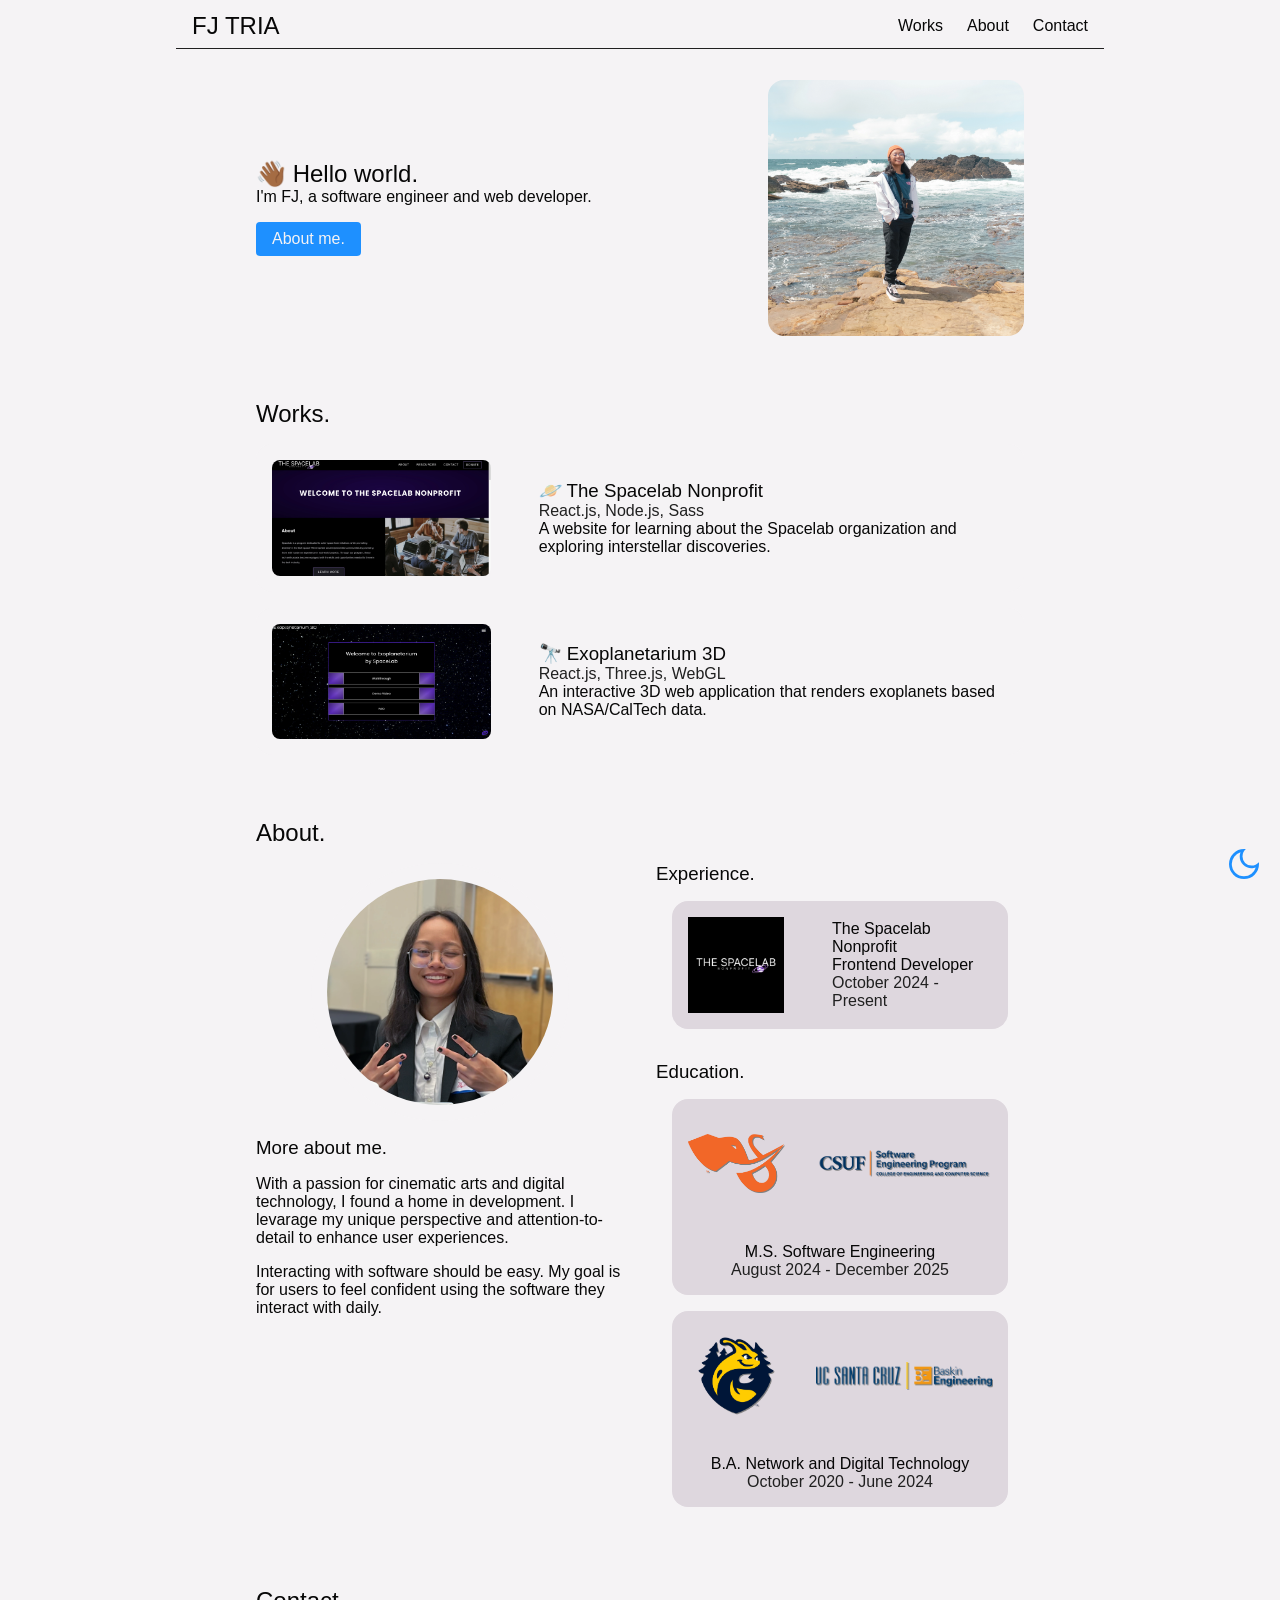
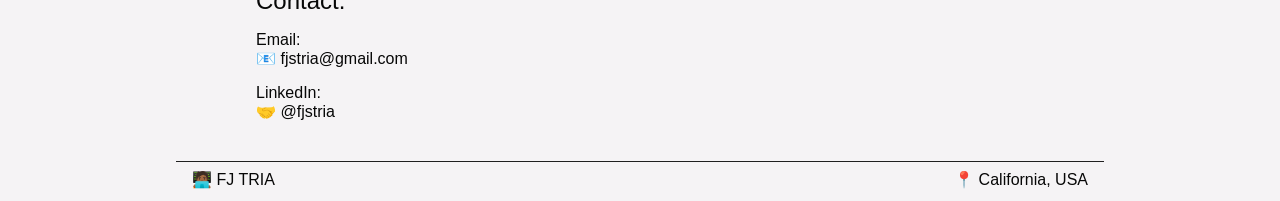
==== commit c04b2af1: "Updates" ====
--- a/index.html
+++ b/index.html
@@ -5,8 +5,8 @@
     <link rel="icon" type="image/svg+xml" href="/bolt.svg" />
     <meta name="viewport" content="width=device-width, initial-scale=1.0" />
     <title>FJ Tria – Software Engineer</title>
-    <script type="module" crossorigin src="/assets/index-DH7ms8C0.js"></script>
-    <link rel="stylesheet" crossorigin href="/assets/index-NX1K6wn0.css">
+    <script type="module" crossorigin src="/assets/index-Dz8mmI23.js"></script>
+    <link rel="stylesheet" crossorigin href="/assets/index-DFxDrVaz.css">
   </head>
   <body style="margin: 0;">
     <div id="root"></div>
--- a/assets/index-DFxDrVaz.css
+++ b/assets/index-DFxDrVaz.css
@@ -0,0 +1 @@
+*{margin:0;padding:0;box-sizing:border-box;color:var(--text);background:var(--background);scrollbar-width:thin;scroll-behavior:smooth;overscroll-behavior:none;font-size:1rem/1.4em;font-family:Inter,sans-serif;font-weight:400}:root{--text: #070707;--subtext: #202020;--background: #F5F3F5;--card: #DED7DE;--primary: #1E90FF;--secondary: #005A9C;--themeToggle: url("data:image/svg+xml,%3csvg%20xmlns='http://www.w3.org/2000/svg'%20height='40px'%20viewBox='0%20-960%20960%20960'%20width='40px'%20fill='%23005A9C'%3e%3cpath%20d='M480-346.67q55.33%200%2094.33-39t39-94.33q0-55.33-39-94.33t-94.33-39q-55.33%200-94.33%2039t-39%2094.33q0%2055.33%2039%2094.33t94.33%2039Zm0%2066.67q-83%200-141.5-58.5T280-480q0-83%2058.5-141.5T480-680q83%200%20141.5%2058.5T680-480q0%2083-58.5%20141.5T480-280ZM200-446.67H40v-66.66h160v66.66Zm720%200H760v-66.66h160v66.66ZM446.67-760v-160h66.66v160h-66.66Zm0%20720v-160h66.66v160h-66.66ZM260-655.33l-100.33-97%2047.66-49%2096%20100-43.33%2046Zm493.33%20496-97.66-100.34%2045-45.66%2099.66%2097.66-47%2048.34Zm-98.66-541.34%2097.66-99.66%2049%2047L702-656l-47.33-44.67ZM159.33-207.33%20259-305l46.33%2045.67-97.66%2099.66-48.34-47.66ZM480-480Z'/%3e%3c/svg%3e")}[data-theme=dark]{--text: #F5F3F5;--subtext: #DED7DE;--background: #070707;--card: #202020;--primary: #005A9C;--secondary: #1E90FF}a,a:visited{text-decoration:none}a:hover{color:var(--secondary);transition:.3s}a:active{color:var(--primary)}.button{margin:0;padding:.5rem 1rem;text-align:center;color:#f5f3f5;background-color:var(--primary);border:none;border-radius:.25rem;transition:.3s}.button:hover{cursor:pointer;color:#f5f3f5;background-color:var(--secondary)}.button:active{color:#f5f3f5;background-color:var(--primary)}.title{font-size:1.125rem/1.4em;font-weight:500}.subtitle{font-weight:500}.subtext{color:var(--subtext);font-size:.75rem/1.4em;font-weight:300}@supports (font-variation-settings: normal){:root{font-family:InterVariable,sans-serif;font-optical-sizing:auto}}@font-face{font-family:InterVariable;font-style:normal;font-weight:100 900;font-display:swap;src:url(/assets/InterVariable-CWi-zmRD.woff2) format("woff2")}@font-face{font-family:InterVariable;font-style:italic;font-weight:100 900;font-display:swap;src:url(/assets/InterVariable-Italic-d6KXgdvN.woff2) format("woff2")}.container{position:fixed;bottom:3.5rem;right:3.5rem}.container input{position:absolute;opacity:0;height:0;width:0}.toggle{position:absolute;cursor:pointer;top:0;left:0;height:2.5rem;width:2.5rem;background-image:url("data:image/svg+xml,%3csvg%20xmlns='http://www.w3.org/2000/svg'%20height='40px'%20viewBox='0%20-960%20960%20960'%20width='40px'%20fill='%231E90FF'%3e%3cpath%20d='M480-120q-150%200-255-105T120-480q0-150%20105-255t255-105q10%200%2020.5.67%2010.5.66%2024.17%202-37.67%2031-59.17%2077.83T444-660q0%2090%2063%20153t153%2063q53%200%2099.67-20.5%2046.66-20.5%2077.66-56.17%201.34%2012.34%202%2021.84.67%209.5.67%2018.83%200%20150-105%20255T480-120Zm0-66.67q102%200%20179.33-61.16Q736.67-309%20760.67-395.67q-23.34%209-49.11%2013.67-25.78%204.67-51.56%204.67-117.46%200-200.06-82.61-82.61-82.6-82.61-200.06%200-22.67%204.34-47.67%204.33-25%2014.66-55-91.33%2028.67-150.5%20107-59.16%2078.34-59.16%20175.67%200%20122%2085.66%20207.67Q358-186.67%20480-186.67Zm-6-288Z'/%3e%3c/svg%3e");background-color:#0000}.container:hover input~.toggle{background-image:url("data:image/svg+xml,%3csvg%20xmlns='http://www.w3.org/2000/svg'%20height='40px'%20viewBox='0%20-960%20960%20960'%20width='40px'%20fill='%23005A9C'%3e%3cpath%20d='M480-120q-150%200-255-105T120-480q0-150%20105-255t255-105q10%200%2020.5.67%2010.5.66%2024.17%202-37.67%2031-59.17%2077.83T444-660q0%2090%2063%20153t153%2063q53%200%2099.67-20.5%2046.66-20.5%2077.66-56.17%201.34%2012.34%202%2021.84.67%209.5.67%2018.83%200%20150-105%20255T480-120Zm0-66.67q102%200%20179.33-61.16Q736.67-309%20760.67-395.67q-23.34%209-49.11%2013.67-25.78%204.67-51.56%204.67-117.46%200-200.06-82.61-82.61-82.6-82.61-200.06%200-22.67%204.34-47.67%204.33-25%2014.66-55-91.33%2028.67-150.5%20107-59.16%2078.34-59.16%20175.67%200%20122%2085.66%20207.67Q358-186.67%20480-186.67Zm-6-288Z'/%3e%3c/svg%3e");background-color:#0000}.container input:checked~.toggle{background-image:url("data:image/svg+xml,%3csvg%20xmlns='http://www.w3.org/2000/svg'%20height='40px'%20viewBox='0%20-960%20960%20960'%20width='40px'%20fill='%23005A9C'%3e%3cpath%20d='M480-346.67q55.33%200%2094.33-39t39-94.33q0-55.33-39-94.33t-94.33-39q-55.33%200-94.33%2039t-39%2094.33q0%2055.33%2039%2094.33t94.33%2039Zm0%2066.67q-83%200-141.5-58.5T280-480q0-83%2058.5-141.5T480-680q83%200%20141.5%2058.5T680-480q0%2083-58.5%20141.5T480-280ZM200-446.67H40v-66.66h160v66.66Zm720%200H760v-66.66h160v66.66ZM446.67-760v-160h66.66v160h-66.66Zm0%20720v-160h66.66v160h-66.66ZM260-655.33l-100.33-97%2047.66-49%2096%20100-43.33%2046Zm493.33%20496-97.66-100.34%2045-45.66%2099.66%2097.66-47%2048.34Zm-98.66-541.34%2097.66-99.66%2049%2047L702-656l-47.33-44.67ZM159.33-207.33%20259-305l46.33%2045.67-97.66%2099.66-48.34-47.66ZM480-480Z'/%3e%3c/svg%3e");background-color:#0000}.container:hover input:checked~.toggle{background-image:url("data:image/svg+xml,%3csvg%20xmlns='http://www.w3.org/2000/svg'%20height='40px'%20viewBox='0%20-960%20960%20960'%20width='40px'%20fill='%231E90FF'%3e%3cpath%20d='M480-346.67q55.33%200%2094.33-39t39-94.33q0-55.33-39-94.33t-94.33-39q-55.33%200-94.33%2039t-39%2094.33q0%2055.33%2039%2094.33t94.33%2039Zm0%2066.67q-83%200-141.5-58.5T280-480q0-83%2058.5-141.5T480-680q83%200%20141.5%2058.5T680-480q0%2083-58.5%20141.5T480-280ZM200-446.67H40v-66.66h160v66.66Zm720%200H760v-66.66h160v66.66ZM446.67-760v-160h66.66v160h-66.66Zm0%20720v-160h66.66v160h-66.66ZM260-655.33l-100.33-97%2047.66-49%2096%20100-43.33%2046Zm493.33%20496-97.66-100.34%2045-45.66%2099.66%2097.66-47%2048.34Zm-98.66-541.34%2097.66-99.66%2049%2047L702-656l-47.33-44.67ZM159.33-207.33%20259-305l46.33%2045.67-97.66%2099.66-48.34-47.66ZM480-480Z'/%3e%3c/svg%3e");background-color:#0000}#navbar{padding:.75rem 11rem 0rem;position:fixed;top:0;width:100%}@media screen and (max-width: 768px){#navbar{padding:.75rem 1rem 0rem}}nav{padding:0 1rem;display:grid;grid-template-columns:1fr 1fr;text-align:center}.logo{display:flex;justify-content:flex-start;align-items:center}.links{list-style:none;display:flex;justify-content:flex-end;align-items:center;gap:1.5rem}@media screen and (max-width: 768px){.links{gap:1rem}}.hero{margin-top:3rem;padding:2rem 16rem;display:grid;grid-template-columns:2fr 1fr}@media screen and (max-width: 768px){.hero{padding:2rem 1rem;display:flex;flex-direction:column-reverse;gap:1rem}}#wave{display:inline-block;transition:transform .5s ease;background-color:#0000}#wave:hover{cursor:pointer;animation:wave 1.5s infinite}@keyframes wave{0%{transform:translate(0) rotate(0)}25%{transform:translate(5px,5px) rotate(5deg)}50%{transform:translate(0) rotate(0)}75%{transform:translate(-5px,5px) rotate(-5deg)}to{transform:translate(0) rotate(0)}}.hero-left{display:flex;flex-direction:column;justify-content:center;text-align:left;gap:1rem}@media screen and (max-width: 768px){.hero-left{text-align:center}}.text-container{display:flex;flex-direction:column}.button-container{display:flex}@media screen and (max-width: 768px){.button-container{justify-content:center}}.hero-right{display:flex;justify-content:center;align-items:center}.hero-right img{width:100%;border-radius:1rem}@media screen and (max-width: 768px){.hero-right img{width:50%}}#works{padding:2rem 16rem}@media screen and (max-width: 768px){#works{padding:2rem 1rem}}.works-container{padding-top:1rem;display:flex;flex-direction:column;gap:1rem}.project-card{display:grid;grid-template-columns:1fr 2fr;gap:1rem;border-radius:1rem;background-image:linear-gradient(90deg,#1e90ff80,#005a9c00);background-size:0 100%;background-repeat:no-repeat;transition:.5s}.project-card:hover{background-size:100% 100%}@media screen and (max-width: 992px){.project-card{grid-template-columns:1fr;text-align:center;gap:0}}@media screen and (max-width: 768px){.project-card{grid-template-columns:1fr 2fr}}@media screen and (max-width: 576px){.project-card{grid-template-columns:1fr;text-align:center;gap:0}}.project-image{display:flex;align-items:center;background-color:#0000}.project-image img{width:100%;border-radius:1.5rem;padding:1rem;background-color:#0000}.project-details{display:flex;flex-direction:column;justify-content:center;padding:1rem;background-color:#0000}.project-details h3,p{background-color:#0000}#about{padding:2rem 16rem}@media screen and (max-width: 768px){#about{padding:2rem 1rem}}.about-container{padding-top:1rem;display:grid;grid-template-columns:1fr 1fr;gap:2rem}@media screen and (max-width: 992px){.about-container{grid-template-columns:1fr}}@media screen and (max-width: 768px){.about-container{grid-template-columns:1fr 1fr}}@media screen and (max-width: 576px){.about-container{grid-template-columns:1fr}}.about-left{display:flex;flex-direction:column;gap:1rem}@media screen and (max-width: 992px){.about-left{text-align:center}}@media screen and (max-width: 768px){.about-left{text-align:left}.about-left p{padding:0 1rem}}@media screen and (max-width: 576px){.about-left{text-align:center}}.about-image{display:flex;justify-content:center;align-items:center}.about-image img{width:70%;padding:1rem;border-radius:100rem}.about-right{display:flex;flex-direction:column}.experience-container{padding:1rem 1rem 2rem;display:flex;flex-direction:column}.experience-card{display:grid;grid-template-columns:1fr 2fr;gap:1rem;border-radius:1rem;background-color:var(--card)}.experience-image{background-color:#0000;display:flex;justify-content:center}.experience-image img{max-width:8rem;object-fit:contain;padding:1rem;background-color:#0000}.experience-details{padding:1rem;display:flex;flex-direction:column;justify-content:center;background-color:#0000}.experience-details h4,p{background-color:#0000}.education-container{padding:1rem;display:flex;flex-direction:column;gap:1rem}.education-card{display:flex;flex-direction:column;gap:1rem;border-radius:1rem;background-color:var(--card)}.education-images{display:grid;grid-template-columns:1fr 2fr;background-color:#0000}.education-images img{filter:drop-shadow(1px 1px 0 gray)}.education-logo{display:flex;justify-content:center;align-items:center;background-color:#0000}.education-logo img{width:8rem;height:8rem;object-fit:contain;padding:1rem;background-color:#0000}.education-program{display:flex;justify-content:center;align-items:center;background-color:#0000}.education-program img{width:100%;padding:1rem;background-color:#0000}.education-details{display:flex;flex-direction:column;justify-content:center;align-items:center;text-align:center;padding:0 1rem 1rem;background-color:#0000}.education-details h4,p{background-color:#0000}#contact{padding:2rem 16rem;gap:1rem}@media screen and (max-width: 768px){#contact{padding:2rem 1rem}}#contact p{padding-top:1rem}#footer{padding:0rem 11rem .75rem;width:100%}@media screen and (max-width: 768px){#footer{padding:0rem 1rem .75rem}}hr{margin-top:.5rem;border:none;height:1px;background-color:var(--subtext)}.footer-container{padding:.5rem 1rem 0;display:flex;justify-content:space-between}
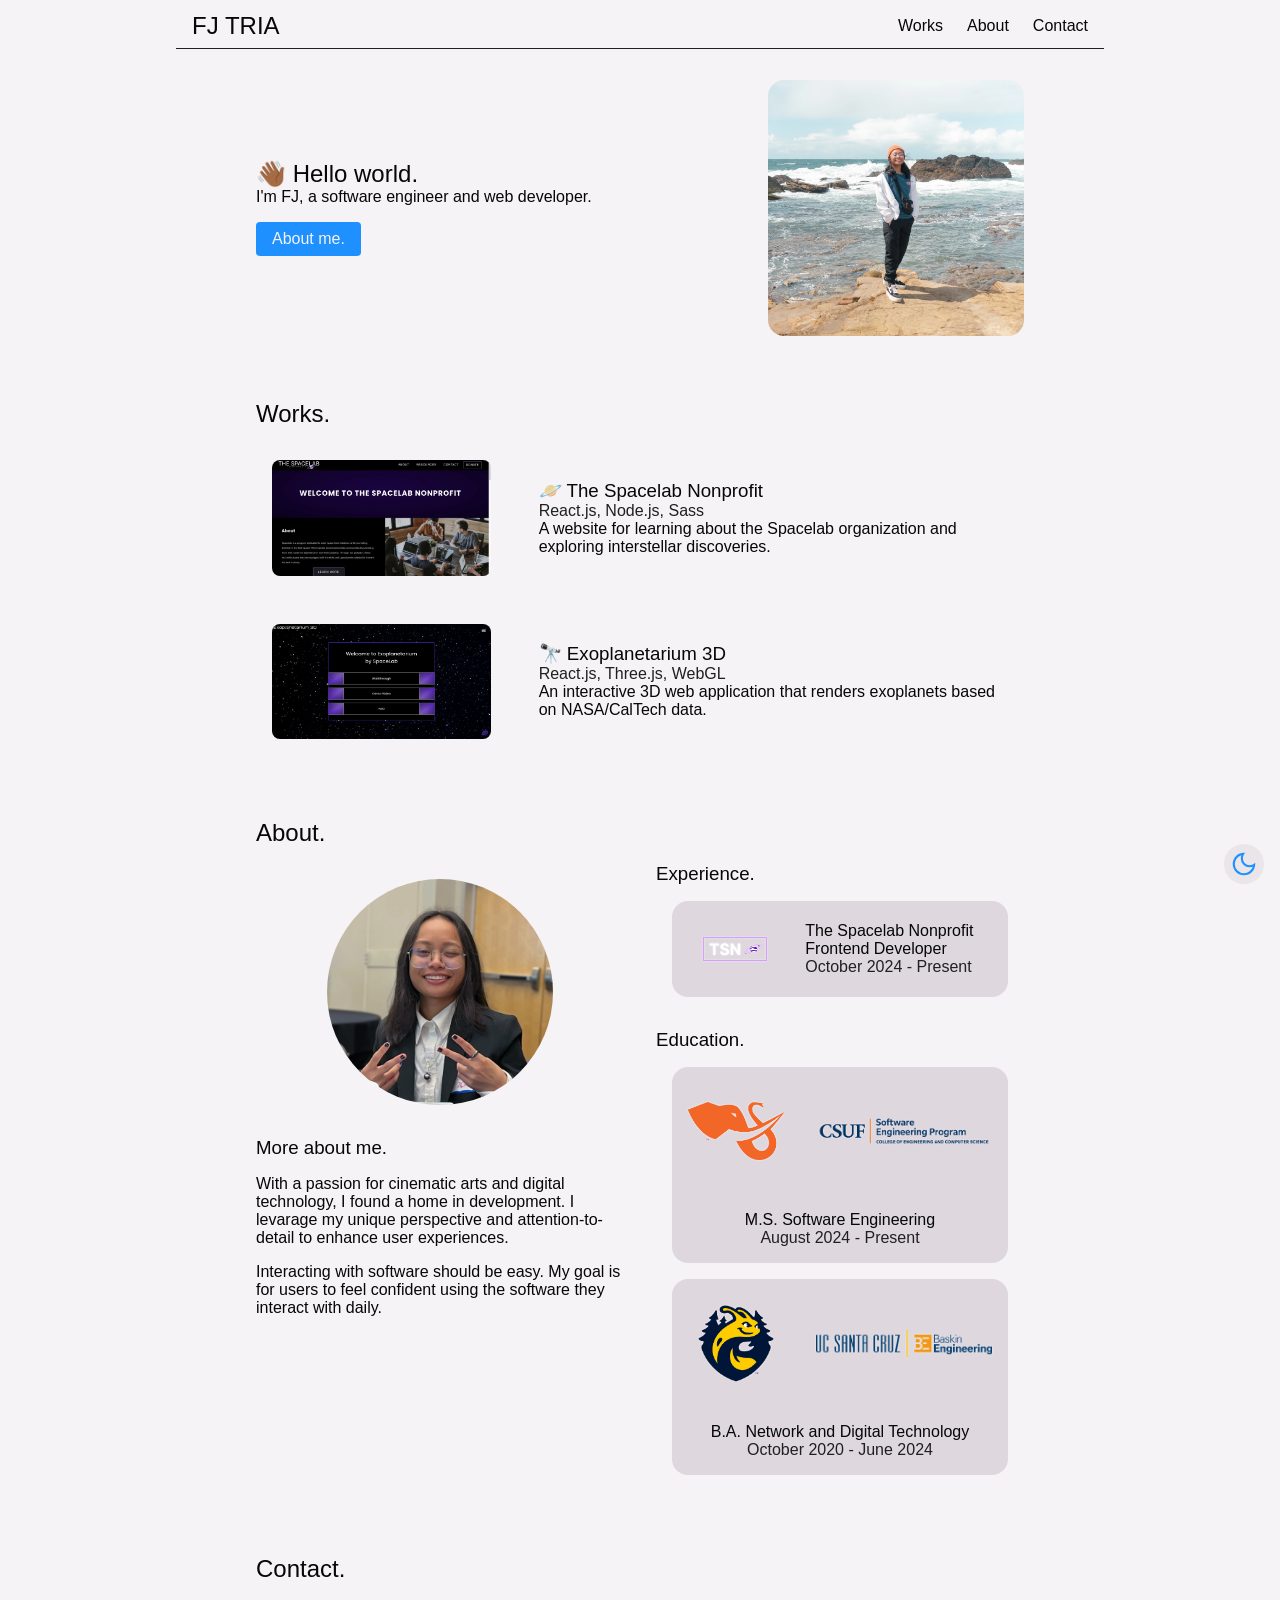
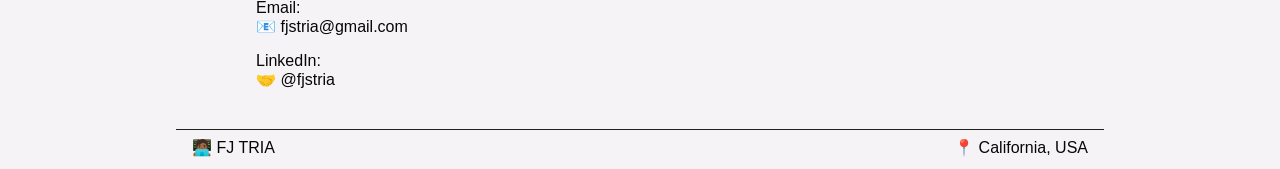
==== commit 43aadecb: "Updates" ====
--- a/index.html
+++ b/index.html
@@ -5,8 +5,8 @@
     <link rel="icon" type="image/svg+xml" href="/bolt.svg" />
     <meta name="viewport" content="width=device-width, initial-scale=1.0" />
     <title>FJ Tria – Software Engineer</title>
-    <script type="module" crossorigin src="/assets/index-Dz8mmI23.js"></script>
-    <link rel="stylesheet" crossorigin href="/assets/index-DFxDrVaz.css">
+    <script type="module" crossorigin src="/assets/index-C2IHjCKG.js"></script>
+    <link rel="stylesheet" crossorigin href="/assets/index-D9AcfOAb.css">
   </head>
   <body style="margin: 0;">
     <div id="root"></div>
--- a/assets/index-D9AcfOAb.css
+++ b/assets/index-D9AcfOAb.css
@@ -0,0 +1 @@
+*{margin:0;padding:0;box-sizing:border-box;color:var(--text);background:var(--background);scrollbar-width:thin;scroll-behavior:smooth;overscroll-behavior:none;font-size:1rem/1.4em;font-family:Inter,sans-serif;font-weight:400}:root{--text: #070707;--subtext: #202020;--background: #F5F3F5;--card: #DED7DE;--primary: #1E90FF;--secondary: #005A9C;--themeToggle: url("data:image/svg+xml,%3csvg%20xmlns='http://www.w3.org/2000/svg'%20height='40px'%20viewBox='0%20-960%20960%20960'%20width='40px'%20fill='%23005A9C'%3e%3cpath%20d='M480-346.67q55.33%200%2094.33-39t39-94.33q0-55.33-39-94.33t-94.33-39q-55.33%200-94.33%2039t-39%2094.33q0%2055.33%2039%2094.33t94.33%2039Zm0%2066.67q-83%200-141.5-58.5T280-480q0-83%2058.5-141.5T480-680q83%200%20141.5%2058.5T680-480q0%2083-58.5%20141.5T480-280ZM200-446.67H40v-66.66h160v66.66Zm720%200H760v-66.66h160v66.66ZM446.67-760v-160h66.66v160h-66.66Zm0%20720v-160h66.66v160h-66.66ZM260-655.33l-100.33-97%2047.66-49%2096%20100-43.33%2046Zm493.33%20496-97.66-100.34%2045-45.66%2099.66%2097.66-47%2048.34Zm-98.66-541.34%2097.66-99.66%2049%2047L702-656l-47.33-44.67ZM159.33-207.33%20259-305l46.33%2045.67-97.66%2099.66-48.34-47.66ZM480-480Z'/%3e%3c/svg%3e")}[data-theme=dark]{--text: #F5F3F5;--subtext: #DED7DE;--background: #070707;--card: #202020;--primary: #005A9C;--secondary: #1E90FF}a,a:visited{text-decoration:none}a:hover{color:var(--secondary);transition:.3s}a:active{color:var(--primary)}.button{margin:0;padding:.5rem 1rem;text-align:center;color:#f5f3f5;background-color:var(--primary);border:none;border-radius:.25rem;transition:.3s}.button:hover{cursor:pointer;color:#f5f3f5;background-color:var(--secondary)}.button:active{color:#f5f3f5;background-color:var(--primary)}.title{font-size:1.125rem/1.4em;font-weight:500}.subtitle{font-weight:500}.subtext{color:var(--subtext);font-size:.75rem/1.4em;font-weight:300}@supports (font-variation-settings: normal){:root{font-family:InterVariable,sans-serif;font-optical-sizing:auto}}@font-face{font-family:InterVariable;font-style:normal;font-weight:100 900;font-display:swap;src:url(/assets/InterVariable-CWi-zmRD.woff2) format("woff2")}@font-face{font-family:InterVariable;font-style:italic;font-weight:100 900;font-display:swap;src:url(/assets/InterVariable-Italic-d6KXgdvN.woff2) format("woff2")}.container{position:fixed;bottom:3.5rem;right:3.5rem}.container input{position:absolute;opacity:0;height:0;width:0}.toggle{position:absolute;cursor:pointer;top:0;left:0;height:2.5rem;width:2.5rem;background-image:url("data:image/svg+xml,%3csvg%20xmlns='http://www.w3.org/2000/svg'%20height='40px'%20viewBox='0%20-960%20960%20960'%20width='40px'%20fill='%231E90FF'%3e%3cpath%20d='M480-120q-150%200-255-105T120-480q0-150%20105-255t255-105q10%200%2020.5.67%2010.5.66%2024.17%202-37.67%2031-59.17%2077.83T444-660q0%2090%2063%20153t153%2063q53%200%2099.67-20.5%2046.66-20.5%2077.66-56.17%201.34%2012.34%202%2021.84.67%209.5.67%2018.83%200%20150-105%20255T480-120Zm0-66.67q102%200%20179.33-61.16Q736.67-309%20760.67-395.67q-23.34%209-49.11%2013.67-25.78%204.67-51.56%204.67-117.46%200-200.06-82.61-82.61-82.6-82.61-200.06%200-22.67%204.34-47.67%204.33-25%2014.66-55-91.33%2028.67-150.5%20107-59.16%2078.34-59.16%20175.67%200%20122%2085.66%20207.67Q358-186.67%20480-186.67Zm-6-288Z'/%3e%3c/svg%3e");background-size:75%;background-position:center;background-repeat:no-repeat;background-color:#ded7de80;border-radius:2rem}.container:hover input~.toggle{background-image:url("data:image/svg+xml,%3csvg%20xmlns='http://www.w3.org/2000/svg'%20height='40px'%20viewBox='0%20-960%20960%20960'%20width='40px'%20fill='%23005A9C'%3e%3cpath%20d='M480-120q-150%200-255-105T120-480q0-150%20105-255t255-105q10%200%2020.5.67%2010.5.66%2024.17%202-37.67%2031-59.17%2077.83T444-660q0%2090%2063%20153t153%2063q53%200%2099.67-20.5%2046.66-20.5%2077.66-56.17%201.34%2012.34%202%2021.84.67%209.5.67%2018.83%200%20150-105%20255T480-120Zm0-66.67q102%200%20179.33-61.16Q736.67-309%20760.67-395.67q-23.34%209-49.11%2013.67-25.78%204.67-51.56%204.67-117.46%200-200.06-82.61-82.61-82.6-82.61-200.06%200-22.67%204.34-47.67%204.33-25%2014.66-55-91.33%2028.67-150.5%20107-59.16%2078.34-59.16%20175.67%200%20122%2085.66%20207.67Q358-186.67%20480-186.67Zm-6-288Z'/%3e%3c/svg%3e");background-color:#c7bbc780}.container input:checked~.toggle{background-image:url("data:image/svg+xml,%3csvg%20xmlns='http://www.w3.org/2000/svg'%20height='40px'%20viewBox='0%20-960%20960%20960'%20width='40px'%20fill='%23005A9C'%3e%3cpath%20d='M480-346.67q55.33%200%2094.33-39t39-94.33q0-55.33-39-94.33t-94.33-39q-55.33%200-94.33%2039t-39%2094.33q0%2055.33%2039%2094.33t94.33%2039Zm0%2066.67q-83%200-141.5-58.5T280-480q0-83%2058.5-141.5T480-680q83%200%20141.5%2058.5T680-480q0%2083-58.5%20141.5T480-280ZM200-446.67H40v-66.66h160v66.66Zm720%200H760v-66.66h160v66.66ZM446.67-760v-160h66.66v160h-66.66Zm0%20720v-160h66.66v160h-66.66ZM260-655.33l-100.33-97%2047.66-49%2096%20100-43.33%2046Zm493.33%20496-97.66-100.34%2045-45.66%2099.66%2097.66-47%2048.34Zm-98.66-541.34%2097.66-99.66%2049%2047L702-656l-47.33-44.67ZM159.33-207.33%20259-305l46.33%2045.67-97.66%2099.66-48.34-47.66ZM480-480Z'/%3e%3c/svg%3e");background-color:#20202080}.container:hover input:checked~.toggle{background-image:url("data:image/svg+xml,%3csvg%20xmlns='http://www.w3.org/2000/svg'%20height='40px'%20viewBox='0%20-960%20960%20960'%20width='40px'%20fill='%231E90FF'%3e%3cpath%20d='M480-346.67q55.33%200%2094.33-39t39-94.33q0-55.33-39-94.33t-94.33-39q-55.33%200-94.33%2039t-39%2094.33q0%2055.33%2039%2094.33t94.33%2039Zm0%2066.67q-83%200-141.5-58.5T280-480q0-83%2058.5-141.5T480-680q83%200%20141.5%2058.5T680-480q0%2083-58.5%20141.5T480-280ZM200-446.67H40v-66.66h160v66.66Zm720%200H760v-66.66h160v66.66ZM446.67-760v-160h66.66v160h-66.66Zm0%20720v-160h66.66v160h-66.66ZM260-655.33l-100.33-97%2047.66-49%2096%20100-43.33%2046Zm493.33%20496-97.66-100.34%2045-45.66%2099.66%2097.66-47%2048.34Zm-98.66-541.34%2097.66-99.66%2049%2047L702-656l-47.33-44.67ZM159.33-207.33%20259-305l46.33%2045.67-97.66%2099.66-48.34-47.66ZM480-480Z'/%3e%3c/svg%3e");background-color:#39393980}#navbar{padding:.75rem 11rem 0rem;position:fixed;top:0;width:100%;z-index:99}@media screen and (max-width: 768px){#navbar{padding:.75rem 1rem 0rem}}nav{padding:0 1rem;display:grid;grid-template-columns:1fr 1fr;text-align:center}.logo{display:flex;justify-content:flex-start;align-items:center}.links{list-style:none;display:flex;justify-content:flex-end;align-items:center;gap:1.5rem}@media screen and (max-width: 768px){.links{gap:1rem}}.hero{margin-top:3rem;padding:2rem 16rem;display:grid;grid-template-columns:2fr 1fr}@media screen and (max-width: 768px){.hero{padding:2rem 1rem;display:flex;flex-direction:column-reverse;gap:1rem}}#wave{display:inline-block;transition:transform .5s ease;background-color:#0000}#wave:hover{cursor:pointer;animation:wave 1.5s infinite}@keyframes wave{0%{transform:translate(0) rotate(0)}25%{transform:translate(5px,5px) rotate(5deg)}50%{transform:translate(0) rotate(0)}75%{transform:translate(-5px,5px) rotate(-5deg)}to{transform:translate(0) rotate(0)}}.hero-left{display:flex;flex-direction:column;justify-content:center;text-align:left;gap:1rem}@media screen and (max-width: 768px){.hero-left{text-align:center}}.text-container{display:flex;flex-direction:column}.button-container{display:flex}@media screen and (max-width: 768px){.button-container{justify-content:center}}.hero-right{display:flex;justify-content:center;align-items:center}.hero-right img{width:100%;border-radius:1rem}@media screen and (max-width: 768px){.hero-right img{width:50%}}#works{padding:2rem 16rem}@media screen and (max-width: 768px){#works{padding:2rem 1rem}}.works-container{padding-top:1rem;display:flex;flex-direction:column;gap:1rem}.project-card{display:grid;grid-template-columns:1fr 2fr;gap:1rem;border-radius:1rem;background-image:linear-gradient(90deg,#1e90ff80,#005a9c00);background-size:0 100%;background-repeat:no-repeat;transition:.5s}.project-card:hover{background-size:100% 100%}@media screen and (max-width: 992px){.project-card{grid-template-columns:1fr;text-align:center;gap:0}}@media screen and (max-width: 768px){.project-card{grid-template-columns:1fr 2fr}}@media screen and (max-width: 576px){.project-card{grid-template-columns:1fr;text-align:center;gap:0}}.project-image{display:flex;align-items:center;background-color:#0000}.project-image img{width:100%;border-radius:1.5rem;padding:1rem;background-color:#0000}.project-details{display:flex;flex-direction:column;justify-content:center;padding:1rem;background-color:#0000}.project-details h3,p{background-color:#0000}#about{padding:2rem 16rem}@media screen and (max-width: 768px){#about{padding:2rem 1rem}}.about-container{padding-top:1rem;display:grid;grid-template-columns:1fr 1fr;gap:2rem}@media screen and (max-width: 992px){.about-container{grid-template-columns:1fr}}@media screen and (max-width: 768px){.about-container{grid-template-columns:1fr 1fr}}@media screen and (max-width: 576px){.about-container{grid-template-columns:1fr}}.about-left{display:flex;flex-direction:column;gap:1rem}@media screen and (max-width: 992px){.about-left{text-align:center}}@media screen and (max-width: 768px){.about-left{text-align:left}.about-left p{padding:0 1rem}}@media screen and (max-width: 576px){.about-left{text-align:center}}.about-image{display:flex;justify-content:center;align-items:center}.about-image img{width:70%;padding:1rem;border-radius:100rem}.about-right{display:flex;flex-direction:column}@media screen and (max-width: 992px){.about-right h3{text-align:center}}@media screen and (max-width: 768px){.about-right h3{text-align:left}}@media screen and (max-width: 576px){.about-right h3{text-align:center}}.about-right img{filter:drop-shadow(0 0 1px var(--background))}.experience-container{padding:1rem 1rem 2rem;display:flex;flex-direction:column}.experience-card{padding:1rem;display:grid;grid-template-columns:1fr 2fr;gap:1.5rem;border-radius:1rem;background-color:var(--card)}.experience-image{background-color:#0000;display:flex;justify-content:center;align-items:center}.experience-image img{height:4rem;width:4rem;object-fit:contain;background-color:#0000}.experience-details{display:flex;flex-direction:column;justify-content:center;background-color:#0000}.experience-details h4,p{background-color:#0000}.education-container{padding:1rem;display:flex;flex-direction:column;gap:1rem}.education-card{display:flex;flex-direction:column;gap:1rem;border-radius:1rem;background-color:var(--card)}.education-images{display:grid;grid-template-columns:1fr 3fr;background-color:#0000}.education-logo{display:flex;justify-content:center;align-items:center;background-color:#0000}.education-logo img{width:8rem;height:8rem;object-fit:contain;padding:1rem;background-color:#0000}.education-program{display:flex;justify-content:center;align-items:center;background-color:#0000}.education-program img{width:100%;padding:1rem;background-color:#0000}.education-details{display:flex;flex-direction:column;justify-content:center;align-items:center;text-align:center;padding:0 1rem 1rem;background-color:#0000}.education-details h4,p{background-color:#0000}#contact{padding:2rem 16rem;gap:1rem}@media screen and (max-width: 768px){#contact{padding:2rem 1rem}}#contact p{padding-top:1rem}#footer{padding:0rem 11rem .75rem;width:100%}@media screen and (max-width: 768px){#footer{padding:0rem 1rem .75rem}}hr{margin-top:.5rem;border:none;height:1px;background-color:var(--subtext)}.footer-container{padding:.5rem 1rem 0;display:flex;justify-content:space-between}
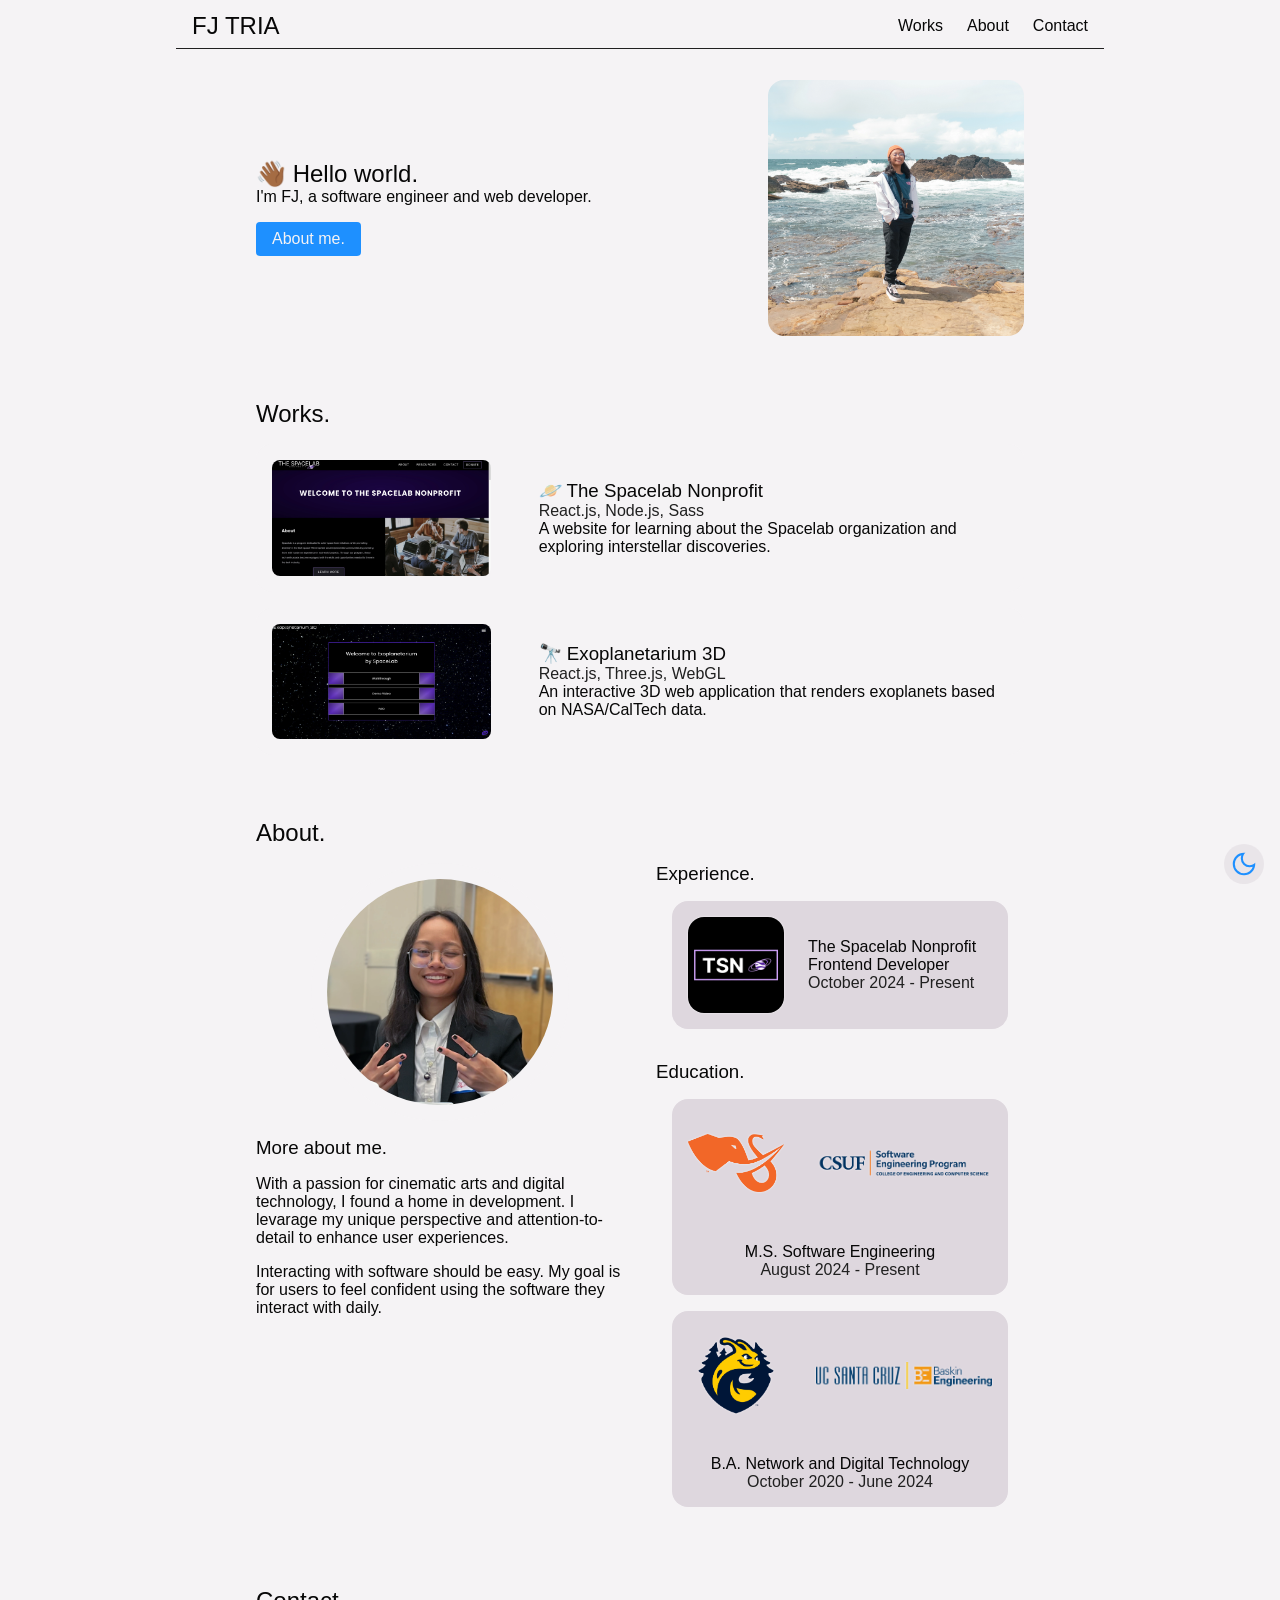
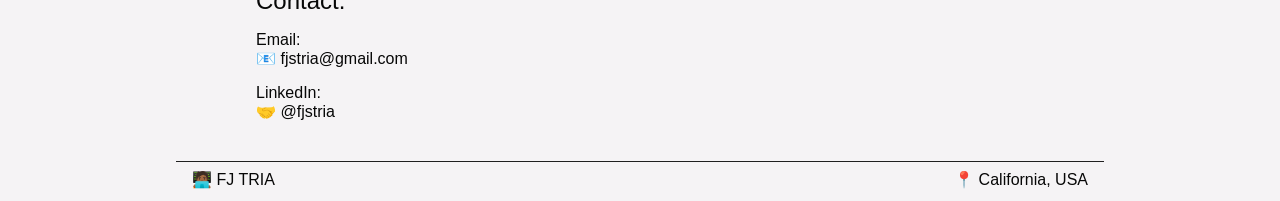
==== commit 19a94e67: "Updates" ====
--- a/index.html
+++ b/index.html
@@ -5,8 +5,8 @@
     <link rel="icon" type="image/svg+xml" href="/bolt.svg" />
     <meta name="viewport" content="width=device-width, initial-scale=1.0" />
     <title>FJ Tria – Software Engineer</title>
-    <script type="module" crossorigin src="/assets/index-C2IHjCKG.js"></script>
-    <link rel="stylesheet" crossorigin href="/assets/index-D9AcfOAb.css">
+    <script type="module" crossorigin src="/assets/index-1NR4fddP.js"></script>
+    <link rel="stylesheet" crossorigin href="/assets/index-aDbbAe4f.css">
   </head>
   <body style="margin: 0;">
     <div id="root"></div>
--- a/assets/index-aDbbAe4f.css
+++ b/assets/index-aDbbAe4f.css
@@ -0,0 +1 @@
+*{margin:0;padding:0;box-sizing:border-box;color:var(--text);background:var(--background);scrollbar-width:thin;scroll-behavior:smooth;overscroll-behavior:none;font-size:1rem/1.4em;font-family:Inter,sans-serif;font-weight:400}:root{--text: #070707;--subtext: #202020;--background: #F5F3F5;--card: #DED7DE;--primary: #1E90FF;--secondary: #005A9C;--themeToggle: url("data:image/svg+xml,%3csvg%20xmlns='http://www.w3.org/2000/svg'%20height='40px'%20viewBox='0%20-960%20960%20960'%20width='40px'%20fill='%23005A9C'%3e%3cpath%20d='M480-346.67q55.33%200%2094.33-39t39-94.33q0-55.33-39-94.33t-94.33-39q-55.33%200-94.33%2039t-39%2094.33q0%2055.33%2039%2094.33t94.33%2039Zm0%2066.67q-83%200-141.5-58.5T280-480q0-83%2058.5-141.5T480-680q83%200%20141.5%2058.5T680-480q0%2083-58.5%20141.5T480-280ZM200-446.67H40v-66.66h160v66.66Zm720%200H760v-66.66h160v66.66ZM446.67-760v-160h66.66v160h-66.66Zm0%20720v-160h66.66v160h-66.66ZM260-655.33l-100.33-97%2047.66-49%2096%20100-43.33%2046Zm493.33%20496-97.66-100.34%2045-45.66%2099.66%2097.66-47%2048.34Zm-98.66-541.34%2097.66-99.66%2049%2047L702-656l-47.33-44.67ZM159.33-207.33%20259-305l46.33%2045.67-97.66%2099.66-48.34-47.66ZM480-480Z'/%3e%3c/svg%3e")}[data-theme=dark]{--text: #F5F3F5;--subtext: #DED7DE;--background: #070707;--card: #202020;--primary: #005A9C;--secondary: #1E90FF}a,a:visited{text-decoration:none}a:hover{color:var(--secondary);transition:.3s}a:active{color:var(--primary)}.button{margin:0;padding:.5rem 1rem;text-align:center;color:#f5f3f5;background-color:var(--primary);border:none;border-radius:.25rem;transition:.3s}.button:hover{cursor:pointer;color:#f5f3f5;background-color:var(--secondary)}.button:active{color:#f5f3f5;background-color:var(--primary)}.title{font-size:1.125rem/1.4em;font-weight:500}.subtitle{font-weight:500}.subtext{color:var(--subtext);font-size:.75rem/1.4em;font-weight:300}@supports (font-variation-settings: normal){:root{font-family:InterVariable,sans-serif;font-optical-sizing:auto}}@font-face{font-family:InterVariable;font-style:normal;font-weight:100 900;font-display:swap;src:url(/assets/InterVariable-CWi-zmRD.woff2) format("woff2")}@font-face{font-family:InterVariable;font-style:italic;font-weight:100 900;font-display:swap;src:url(/assets/InterVariable-Italic-d6KXgdvN.woff2) format("woff2")}.container{position:fixed;bottom:3.5rem;right:3.5rem}.container input{position:absolute;opacity:0;height:0;width:0}.toggle{position:absolute;cursor:pointer;top:0;left:0;height:2.5rem;width:2.5rem;background-image:url("data:image/svg+xml,%3csvg%20xmlns='http://www.w3.org/2000/svg'%20height='40px'%20viewBox='0%20-960%20960%20960'%20width='40px'%20fill='%231E90FF'%3e%3cpath%20d='M480-120q-150%200-255-105T120-480q0-150%20105-255t255-105q10%200%2020.5.67%2010.5.66%2024.17%202-37.67%2031-59.17%2077.83T444-660q0%2090%2063%20153t153%2063q53%200%2099.67-20.5%2046.66-20.5%2077.66-56.17%201.34%2012.34%202%2021.84.67%209.5.67%2018.83%200%20150-105%20255T480-120Zm0-66.67q102%200%20179.33-61.16Q736.67-309%20760.67-395.67q-23.34%209-49.11%2013.67-25.78%204.67-51.56%204.67-117.46%200-200.06-82.61-82.61-82.6-82.61-200.06%200-22.67%204.34-47.67%204.33-25%2014.66-55-91.33%2028.67-150.5%20107-59.16%2078.34-59.16%20175.67%200%20122%2085.66%20207.67Q358-186.67%20480-186.67Zm-6-288Z'/%3e%3c/svg%3e");background-size:75%;background-position:center;background-repeat:no-repeat;background-color:#ded7de80;border-radius:2rem}.container:hover input~.toggle{background-image:url("data:image/svg+xml,%3csvg%20xmlns='http://www.w3.org/2000/svg'%20height='40px'%20viewBox='0%20-960%20960%20960'%20width='40px'%20fill='%23005A9C'%3e%3cpath%20d='M480-120q-150%200-255-105T120-480q0-150%20105-255t255-105q10%200%2020.5.67%2010.5.66%2024.17%202-37.67%2031-59.17%2077.83T444-660q0%2090%2063%20153t153%2063q53%200%2099.67-20.5%2046.66-20.5%2077.66-56.17%201.34%2012.34%202%2021.84.67%209.5.67%2018.83%200%20150-105%20255T480-120Zm0-66.67q102%200%20179.33-61.16Q736.67-309%20760.67-395.67q-23.34%209-49.11%2013.67-25.78%204.67-51.56%204.67-117.46%200-200.06-82.61-82.61-82.6-82.61-200.06%200-22.67%204.34-47.67%204.33-25%2014.66-55-91.33%2028.67-150.5%20107-59.16%2078.34-59.16%20175.67%200%20122%2085.66%20207.67Q358-186.67%20480-186.67Zm-6-288Z'/%3e%3c/svg%3e");background-color:#c7bbc780}.container input:checked~.toggle{background-image:url("data:image/svg+xml,%3csvg%20xmlns='http://www.w3.org/2000/svg'%20height='40px'%20viewBox='0%20-960%20960%20960'%20width='40px'%20fill='%23005A9C'%3e%3cpath%20d='M480-346.67q55.33%200%2094.33-39t39-94.33q0-55.33-39-94.33t-94.33-39q-55.33%200-94.33%2039t-39%2094.33q0%2055.33%2039%2094.33t94.33%2039Zm0%2066.67q-83%200-141.5-58.5T280-480q0-83%2058.5-141.5T480-680q83%200%20141.5%2058.5T680-480q0%2083-58.5%20141.5T480-280ZM200-446.67H40v-66.66h160v66.66Zm720%200H760v-66.66h160v66.66ZM446.67-760v-160h66.66v160h-66.66Zm0%20720v-160h66.66v160h-66.66ZM260-655.33l-100.33-97%2047.66-49%2096%20100-43.33%2046Zm493.33%20496-97.66-100.34%2045-45.66%2099.66%2097.66-47%2048.34Zm-98.66-541.34%2097.66-99.66%2049%2047L702-656l-47.33-44.67ZM159.33-207.33%20259-305l46.33%2045.67-97.66%2099.66-48.34-47.66ZM480-480Z'/%3e%3c/svg%3e");background-color:#20202080}.container:hover input:checked~.toggle{background-image:url("data:image/svg+xml,%3csvg%20xmlns='http://www.w3.org/2000/svg'%20height='40px'%20viewBox='0%20-960%20960%20960'%20width='40px'%20fill='%231E90FF'%3e%3cpath%20d='M480-346.67q55.33%200%2094.33-39t39-94.33q0-55.33-39-94.33t-94.33-39q-55.33%200-94.33%2039t-39%2094.33q0%2055.33%2039%2094.33t94.33%2039Zm0%2066.67q-83%200-141.5-58.5T280-480q0-83%2058.5-141.5T480-680q83%200%20141.5%2058.5T680-480q0%2083-58.5%20141.5T480-280ZM200-446.67H40v-66.66h160v66.66Zm720%200H760v-66.66h160v66.66ZM446.67-760v-160h66.66v160h-66.66Zm0%20720v-160h66.66v160h-66.66ZM260-655.33l-100.33-97%2047.66-49%2096%20100-43.33%2046Zm493.33%20496-97.66-100.34%2045-45.66%2099.66%2097.66-47%2048.34Zm-98.66-541.34%2097.66-99.66%2049%2047L702-656l-47.33-44.67ZM159.33-207.33%20259-305l46.33%2045.67-97.66%2099.66-48.34-47.66ZM480-480Z'/%3e%3c/svg%3e");background-color:#39393980}#navbar{padding:.75rem 11rem 0rem;position:fixed;top:0;width:100%;z-index:99}@media screen and (max-width: 768px){#navbar{padding:.75rem 1rem 0rem}}nav{padding:0 1rem;display:grid;grid-template-columns:1fr 1fr;text-align:center}.logo{display:flex;justify-content:flex-start;align-items:center}.links{list-style:none;display:flex;justify-content:flex-end;align-items:center;gap:1.5rem}@media screen and (max-width: 768px){.links{gap:1rem}}.hero{margin-top:3rem;padding:2rem 16rem;display:grid;grid-template-columns:2fr 1fr}@media screen and (max-width: 768px){.hero{padding:2rem 1rem;display:flex;flex-direction:column-reverse;gap:1rem}}#wave{display:inline-block;transition:transform .5s ease;background-color:#0000}#wave:hover{cursor:pointer;animation:wave 1.5s infinite}@keyframes wave{0%{transform:translate(0) rotate(0)}25%{transform:translate(5px,5px) rotate(5deg)}50%{transform:translate(0) rotate(0)}75%{transform:translate(-5px,5px) rotate(-5deg)}to{transform:translate(0) rotate(0)}}.hero-left{display:flex;flex-direction:column;justify-content:center;text-align:left;gap:1rem}@media screen and (max-width: 768px){.hero-left{text-align:center}}.text-container{display:flex;flex-direction:column}.button-container{display:flex}@media screen and (max-width: 768px){.button-container{justify-content:center}}.hero-right{display:flex;justify-content:center;align-items:center}.hero-right img{width:100%;border-radius:1rem}@media screen and (max-width: 768px){.hero-right img{width:50%}}#works{padding:2rem 16rem}@media screen and (max-width: 768px){#works{padding:2rem 1rem}}.works-container{padding-top:1rem;display:flex;flex-direction:column;gap:1rem}.project-card{display:grid;grid-template-columns:1fr 2fr;gap:1rem;border-radius:1rem;background-image:linear-gradient(90deg,#1e90ff80,#005a9c00);background-size:0 100%;background-repeat:no-repeat;transition:.5s}.project-card:hover{background-size:100% 100%}@media screen and (max-width: 992px){.project-card{grid-template-columns:1fr;text-align:center;gap:0}}@media screen and (max-width: 768px){.project-card{grid-template-columns:1fr 2fr}}@media screen and (max-width: 576px){.project-card{grid-template-columns:1fr;text-align:center;gap:0}}.project-image{display:flex;align-items:center;background-color:#0000}.project-image img{width:100%;border-radius:1.5rem;padding:1rem;background-color:#0000}.project-details{display:flex;flex-direction:column;justify-content:center;padding:1rem;background-color:#0000}.project-details h3,p{background-color:#0000}#about{padding:2rem 16rem}@media screen and (max-width: 768px){#about{padding:2rem 1rem}}.about-container{padding-top:1rem;display:grid;grid-template-columns:1fr 1fr;gap:2rem}@media screen and (max-width: 992px){.about-container{grid-template-columns:1fr}}@media screen and (max-width: 768px){.about-container{grid-template-columns:1fr 1fr}}@media screen and (max-width: 576px){.about-container{grid-template-columns:1fr}}.about-left{display:flex;flex-direction:column;gap:1rem}@media screen and (max-width: 992px){.about-left{text-align:center}}@media screen and (max-width: 768px){.about-left{text-align:left}.about-left p{padding:0 1rem}}@media screen and (max-width: 576px){.about-left{text-align:center}}.about-image{display:flex;justify-content:center;align-items:center}.about-image img{width:70%;padding:1rem;border-radius:100rem}.about-right{display:flex;flex-direction:column}@media screen and (max-width: 992px){.about-right h3{text-align:center}}@media screen and (max-width: 768px){.about-right h3{text-align:left}}@media screen and (max-width: 576px){.about-right h3{text-align:center}}.about-right img{filter:drop-shadow(0 0 1px var(--background))}.experience-container{padding:1rem 1rem 2rem;display:flex;flex-direction:column}.experience-card{padding:1rem;display:grid;grid-template-columns:1fr 2fr;gap:1.5rem;border-radius:1rem;background-color:var(--card)}.experience-image{background-color:#0000;display:flex;justify-content:center;align-items:center}.experience-image img{height:6rem;width:6rem;border-radius:1rem;object-fit:contain;background-color:#0000}.experience-details{display:flex;flex-direction:column;justify-content:center;background-color:#0000}.experience-details h4,p{background-color:#0000}.education-container{padding:1rem;display:flex;flex-direction:column;gap:1rem}.education-card{display:flex;flex-direction:column;gap:1rem;border-radius:1rem;background-color:var(--card)}.education-images{display:grid;grid-template-columns:1fr 3fr;background-color:#0000}.education-logo{display:flex;justify-content:center;align-items:center;background-color:#0000}.education-logo img{width:8rem;height:8rem;object-fit:contain;padding:1rem;background-color:#0000}.education-program{display:flex;justify-content:center;align-items:center;background-color:#0000}.education-program img{width:100%;padding:1rem;background-color:#0000}.education-details{display:flex;flex-direction:column;justify-content:center;align-items:center;text-align:center;padding:0 1rem 1rem;background-color:#0000}.education-details h4,p{background-color:#0000}#contact{padding:2rem 16rem;gap:1rem}@media screen and (max-width: 768px){#contact{padding:2rem 1rem}}#contact p{padding-top:1rem}#footer{padding:0rem 11rem .75rem;width:100%}@media screen and (max-width: 768px){#footer{padding:0rem 1rem .75rem}}hr{margin-top:.5rem;border:none;height:1px;background-color:var(--subtext)}.footer-container{padding:.5rem 1rem 0;display:flex;justify-content:space-between}
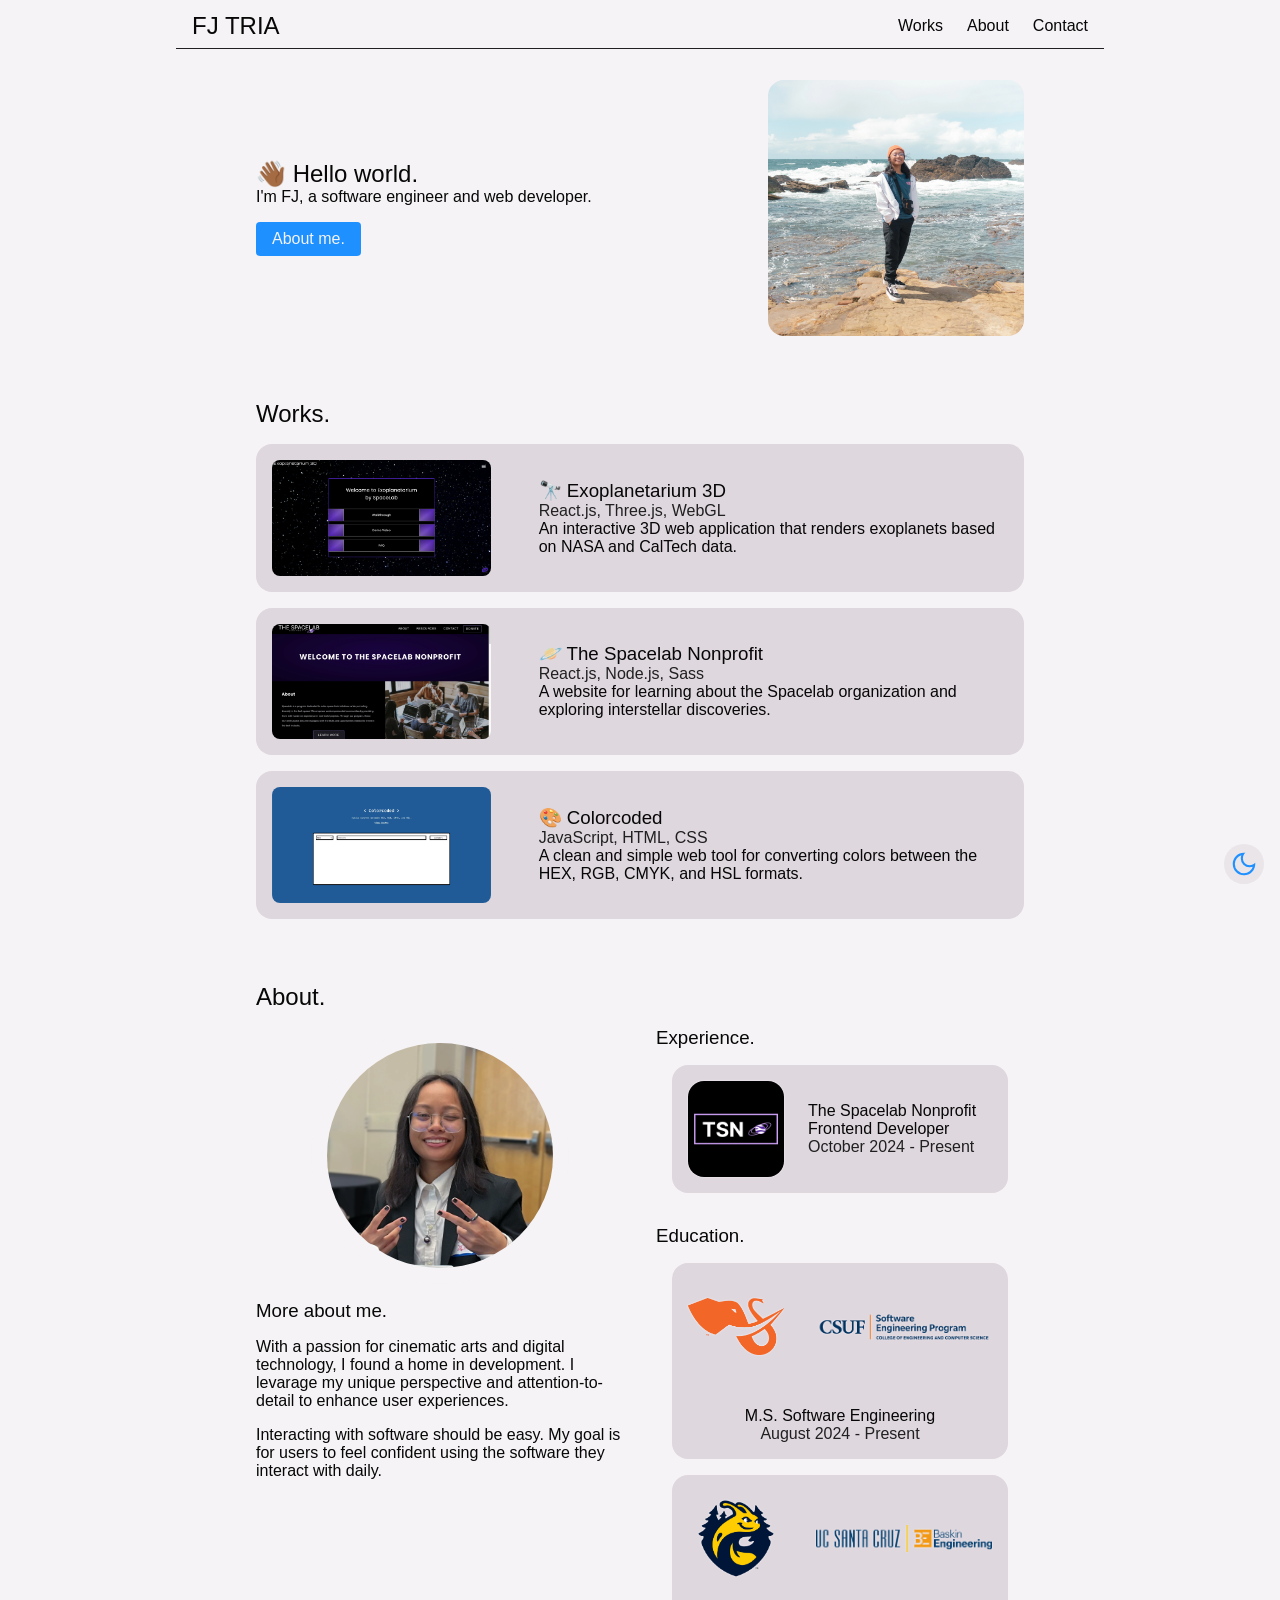
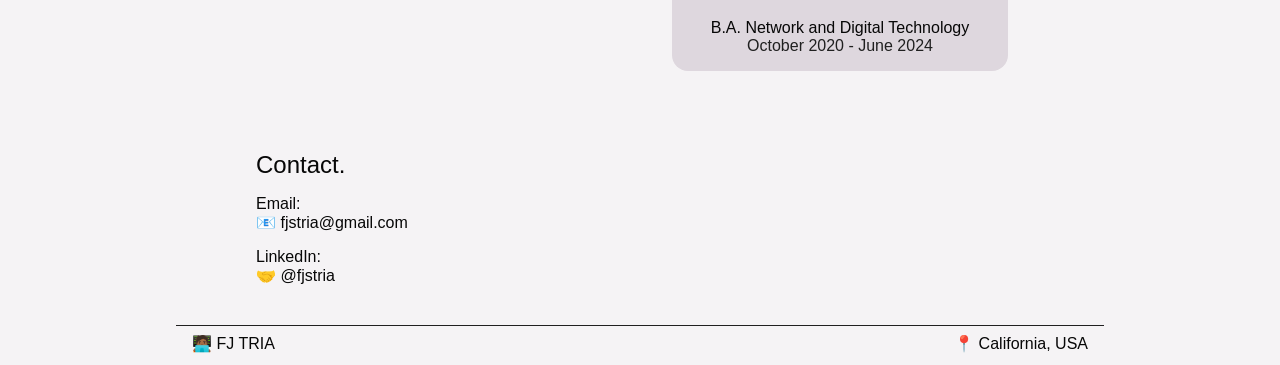
==== commit 8af48759: "Updates" ====
--- a/index.html
+++ b/index.html
@@ -5,8 +5,8 @@
     <link rel="icon" type="image/svg+xml" href="/bolt.svg" />
     <meta name="viewport" content="width=device-width, initial-scale=1.0" />
     <title>FJ Tria – Software Engineer</title>
-    <script type="module" crossorigin src="/assets/index-1NR4fddP.js"></script>
-    <link rel="stylesheet" crossorigin href="/assets/index-aDbbAe4f.css">
+    <script type="module" crossorigin src="/assets/index-B96sW4Cz.js"></script>
+    <link rel="stylesheet" crossorigin href="/assets/index-BYxCpdHn.css">
   </head>
   <body style="margin: 0;">
     <div id="root"></div>
--- a/assets/index-BYxCpdHn.css
+++ b/assets/index-BYxCpdHn.css
@@ -0,0 +1 @@
+*{margin:0;padding:0;box-sizing:border-box;color:var(--text);background:var(--background);scrollbar-width:thin;scroll-behavior:smooth;overscroll-behavior:none;font-size:1rem/1.4em;font-family:Inter,sans-serif;font-weight:400}:root{--text: #070707;--subtext: #202020;--background: #F5F3F5;--card: #DED7DE;--primary: #1E90FF;--secondary: #005A9C;--themeToggle: url("data:image/svg+xml,%3csvg%20xmlns='http://www.w3.org/2000/svg'%20height='40px'%20viewBox='0%20-960%20960%20960'%20width='40px'%20fill='%23005A9C'%3e%3cpath%20d='M480-346.67q55.33%200%2094.33-39t39-94.33q0-55.33-39-94.33t-94.33-39q-55.33%200-94.33%2039t-39%2094.33q0%2055.33%2039%2094.33t94.33%2039Zm0%2066.67q-83%200-141.5-58.5T280-480q0-83%2058.5-141.5T480-680q83%200%20141.5%2058.5T680-480q0%2083-58.5%20141.5T480-280ZM200-446.67H40v-66.66h160v66.66Zm720%200H760v-66.66h160v66.66ZM446.67-760v-160h66.66v160h-66.66Zm0%20720v-160h66.66v160h-66.66ZM260-655.33l-100.33-97%2047.66-49%2096%20100-43.33%2046Zm493.33%20496-97.66-100.34%2045-45.66%2099.66%2097.66-47%2048.34Zm-98.66-541.34%2097.66-99.66%2049%2047L702-656l-47.33-44.67ZM159.33-207.33%20259-305l46.33%2045.67-97.66%2099.66-48.34-47.66ZM480-480Z'/%3e%3c/svg%3e")}[data-theme=dark]{--text: #F5F3F5;--subtext: #DED7DE;--background: #070707;--card: #202020;--primary: #005A9C;--secondary: #1E90FF}a,a:visited{text-decoration:none}a:hover{color:var(--secondary);transition:.3s}a:active{color:var(--primary)}.button{margin:0;padding:.5rem 1rem;text-align:center;color:#f5f3f5;background-color:var(--primary);border:none;border-radius:.25rem;transition:.3s}.button:hover{cursor:pointer;color:#f5f3f5;background-color:var(--secondary)}.button:active{color:#f5f3f5;background-color:var(--primary)}.title{font-size:1.125rem/1.4em;font-weight:500}.subtitle{font-weight:500}.subtext{color:var(--subtext);font-size:.75rem/1.4em;font-weight:300}@supports (font-variation-settings: normal){:root{font-family:InterVariable,sans-serif;font-optical-sizing:auto}}@font-face{font-family:InterVariable;font-style:normal;font-weight:100 900;font-display:swap;src:url(/assets/InterVariable-CWi-zmRD.woff2) format("woff2")}@font-face{font-family:InterVariable;font-style:italic;font-weight:100 900;font-display:swap;src:url(/assets/InterVariable-Italic-d6KXgdvN.woff2) format("woff2")}.container{position:fixed;bottom:3.5rem;right:3.5rem}.container input{position:absolute;opacity:0;height:0;width:0}.toggle{position:absolute;cursor:pointer;top:0;left:0;height:2.5rem;width:2.5rem;background-image:url("data:image/svg+xml,%3csvg%20xmlns='http://www.w3.org/2000/svg'%20height='40px'%20viewBox='0%20-960%20960%20960'%20width='40px'%20fill='%231E90FF'%3e%3cpath%20d='M480-120q-150%200-255-105T120-480q0-150%20105-255t255-105q10%200%2020.5.67%2010.5.66%2024.17%202-37.67%2031-59.17%2077.83T444-660q0%2090%2063%20153t153%2063q53%200%2099.67-20.5%2046.66-20.5%2077.66-56.17%201.34%2012.34%202%2021.84.67%209.5.67%2018.83%200%20150-105%20255T480-120Zm0-66.67q102%200%20179.33-61.16Q736.67-309%20760.67-395.67q-23.34%209-49.11%2013.67-25.78%204.67-51.56%204.67-117.46%200-200.06-82.61-82.61-82.6-82.61-200.06%200-22.67%204.34-47.67%204.33-25%2014.66-55-91.33%2028.67-150.5%20107-59.16%2078.34-59.16%20175.67%200%20122%2085.66%20207.67Q358-186.67%20480-186.67Zm-6-288Z'/%3e%3c/svg%3e");background-size:75%;background-position:center;background-repeat:no-repeat;background-color:#ded7de80;border-radius:2rem}.container:hover input~.toggle{background-image:url("data:image/svg+xml,%3csvg%20xmlns='http://www.w3.org/2000/svg'%20height='40px'%20viewBox='0%20-960%20960%20960'%20width='40px'%20fill='%23005A9C'%3e%3cpath%20d='M480-120q-150%200-255-105T120-480q0-150%20105-255t255-105q10%200%2020.5.67%2010.5.66%2024.17%202-37.67%2031-59.17%2077.83T444-660q0%2090%2063%20153t153%2063q53%200%2099.67-20.5%2046.66-20.5%2077.66-56.17%201.34%2012.34%202%2021.84.67%209.5.67%2018.83%200%20150-105%20255T480-120Zm0-66.67q102%200%20179.33-61.16Q736.67-309%20760.67-395.67q-23.34%209-49.11%2013.67-25.78%204.67-51.56%204.67-117.46%200-200.06-82.61-82.61-82.6-82.61-200.06%200-22.67%204.34-47.67%204.33-25%2014.66-55-91.33%2028.67-150.5%20107-59.16%2078.34-59.16%20175.67%200%20122%2085.66%20207.67Q358-186.67%20480-186.67Zm-6-288Z'/%3e%3c/svg%3e");background-color:#c7bbc780}.container input:checked~.toggle{background-image:url("data:image/svg+xml,%3csvg%20xmlns='http://www.w3.org/2000/svg'%20height='40px'%20viewBox='0%20-960%20960%20960'%20width='40px'%20fill='%23005A9C'%3e%3cpath%20d='M480-346.67q55.33%200%2094.33-39t39-94.33q0-55.33-39-94.33t-94.33-39q-55.33%200-94.33%2039t-39%2094.33q0%2055.33%2039%2094.33t94.33%2039Zm0%2066.67q-83%200-141.5-58.5T280-480q0-83%2058.5-141.5T480-680q83%200%20141.5%2058.5T680-480q0%2083-58.5%20141.5T480-280ZM200-446.67H40v-66.66h160v66.66Zm720%200H760v-66.66h160v66.66ZM446.67-760v-160h66.66v160h-66.66Zm0%20720v-160h66.66v160h-66.66ZM260-655.33l-100.33-97%2047.66-49%2096%20100-43.33%2046Zm493.33%20496-97.66-100.34%2045-45.66%2099.66%2097.66-47%2048.34Zm-98.66-541.34%2097.66-99.66%2049%2047L702-656l-47.33-44.67ZM159.33-207.33%20259-305l46.33%2045.67-97.66%2099.66-48.34-47.66ZM480-480Z'/%3e%3c/svg%3e");background-color:#20202080}.container:hover input:checked~.toggle{background-image:url("data:image/svg+xml,%3csvg%20xmlns='http://www.w3.org/2000/svg'%20height='40px'%20viewBox='0%20-960%20960%20960'%20width='40px'%20fill='%231E90FF'%3e%3cpath%20d='M480-346.67q55.33%200%2094.33-39t39-94.33q0-55.33-39-94.33t-94.33-39q-55.33%200-94.33%2039t-39%2094.33q0%2055.33%2039%2094.33t94.33%2039Zm0%2066.67q-83%200-141.5-58.5T280-480q0-83%2058.5-141.5T480-680q83%200%20141.5%2058.5T680-480q0%2083-58.5%20141.5T480-280ZM200-446.67H40v-66.66h160v66.66Zm720%200H760v-66.66h160v66.66ZM446.67-760v-160h66.66v160h-66.66Zm0%20720v-160h66.66v160h-66.66ZM260-655.33l-100.33-97%2047.66-49%2096%20100-43.33%2046Zm493.33%20496-97.66-100.34%2045-45.66%2099.66%2097.66-47%2048.34Zm-98.66-541.34%2097.66-99.66%2049%2047L702-656l-47.33-44.67ZM159.33-207.33%20259-305l46.33%2045.67-97.66%2099.66-48.34-47.66ZM480-480Z'/%3e%3c/svg%3e");background-color:#39393980}#navbar{padding:.75rem 11rem 0rem;position:fixed;top:0;width:100%;z-index:99}@media screen and (max-width: 768px){#navbar{padding:.75rem 1rem 0rem}}nav{padding:0 1rem;display:grid;grid-template-columns:1fr 1fr;text-align:center}.logo{display:flex;justify-content:flex-start;align-items:center}.links{list-style:none;display:flex;justify-content:flex-end;align-items:center;gap:1.5rem}@media screen and (max-width: 768px){.links{gap:1rem}}.hero{margin-top:3rem;padding:2rem 16rem;display:grid;grid-template-columns:2fr 1fr}@media screen and (max-width: 768px){.hero{padding:2rem 1rem;display:flex;flex-direction:column-reverse;gap:1rem}}#wave{display:inline-block;transition:transform .5s ease;background-color:#0000}#wave:hover{cursor:pointer;animation:wave 1.5s infinite}@keyframes wave{0%{transform:translate(0) rotate(0)}25%{transform:translate(5px,5px) rotate(5deg)}50%{transform:translate(0) rotate(0)}75%{transform:translate(-5px,5px) rotate(-5deg)}to{transform:translate(0) rotate(0)}}.hero-left{display:flex;flex-direction:column;justify-content:center;text-align:left;gap:1rem}@media screen and (max-width: 768px){.hero-left{text-align:center}}.text-container{display:flex;flex-direction:column}.button-container{display:flex}@media screen and (max-width: 768px){.button-container{justify-content:center}}.hero-right{display:flex;justify-content:center;align-items:center}.hero-right img{width:100%;border-radius:1rem}@media screen and (max-width: 768px){.hero-right img{width:50%}}#works{padding:2rem 16rem}@media screen and (max-width: 768px){#works{padding:2rem 1rem}}.works-container{padding-top:1rem;display:flex;flex-direction:column;gap:1rem}.project-card{display:grid;grid-template-columns:1fr 2fr;gap:1rem;border-radius:1rem;background-color:var(--card);background-image:linear-gradient(90deg,#1e90ff80,#005a9c00);background-size:0 100%;background-repeat:no-repeat;transition:.5s}.project-card:hover{background-size:100% 100%}@media screen and (max-width: 992px){.project-card{grid-template-columns:1fr;text-align:center;gap:0}}@media screen and (max-width: 768px){.project-card{grid-template-columns:1fr 2fr}}@media screen and (max-width: 576px){.project-card{grid-template-columns:1fr;text-align:center;gap:0}}.project-image{display:flex;align-items:center;background-color:#0000}.project-image img{width:100%;border-radius:1.5rem;padding:1rem;background-color:#0000}.project-details{display:flex;flex-direction:column;justify-content:center;padding:1rem;background-color:#0000}.project-details h3,p{background-color:#0000}#about{padding:2rem 16rem}@media screen and (max-width: 768px){#about{padding:2rem 1rem}}.about-container{padding-top:1rem;display:grid;grid-template-columns:1fr 1fr;gap:2rem}@media screen and (max-width: 992px){.about-container{grid-template-columns:1fr}}@media screen and (max-width: 768px){.about-container{grid-template-columns:1fr 1fr}}@media screen and (max-width: 576px){.about-container{grid-template-columns:1fr}}.about-left{display:flex;flex-direction:column;gap:1rem}@media screen and (max-width: 992px){.about-left{text-align:center}}@media screen and (max-width: 768px){.about-left{text-align:left}.about-left p{padding:0 1rem}}@media screen and (max-width: 576px){.about-left{text-align:center}}.about-image{display:flex;justify-content:center;align-items:center}.about-image img{width:70%;padding:1rem;border-radius:100rem}.about-right{display:flex;flex-direction:column}@media screen and (max-width: 992px){.about-right h3{text-align:center}}@media screen and (max-width: 768px){.about-right h3{text-align:left}}@media screen and (max-width: 576px){.about-right h3{text-align:center}}.about-right img{filter:drop-shadow(0 0 1px var(--background))}.experience-container{padding:1rem 1rem 2rem;display:flex;flex-direction:column}.experience-card{padding:1rem;display:grid;grid-template-columns:1fr 2fr;gap:1.5rem;border-radius:1rem;background-color:var(--card)}.experience-image{background-color:#0000;display:flex;justify-content:center;align-items:center}.experience-image img{height:6rem;width:6rem;border-radius:1rem;object-fit:contain;background-color:#0000}.experience-details{display:flex;flex-direction:column;justify-content:center;background-color:#0000}.experience-details h4,p{background-color:#0000}.education-container{padding:1rem;display:flex;flex-direction:column;gap:1rem}.education-card{display:flex;flex-direction:column;gap:1rem;border-radius:1rem;background-color:var(--card)}.education-images{display:grid;grid-template-columns:1fr 3fr;background-color:#0000}.education-logo{display:flex;justify-content:center;align-items:center;background-color:#0000}.education-logo img{width:8rem;height:8rem;object-fit:contain;padding:1rem;background-color:#0000}.education-program{display:flex;justify-content:center;align-items:center;background-color:#0000}.education-program img{width:100%;padding:1rem;background-color:#0000}.education-details{display:flex;flex-direction:column;justify-content:center;align-items:center;text-align:center;padding:0 1rem 1rem;background-color:#0000}.education-details h4,p{background-color:#0000}#contact{padding:2rem 16rem;gap:1rem}@media screen and (max-width: 768px){#contact{padding:2rem 1rem}}#contact p{padding-top:1rem}#footer{padding:0rem 11rem .75rem;width:100%}@media screen and (max-width: 768px){#footer{padding:0rem 1rem .75rem}}hr{margin-top:.5rem;border:none;height:1px;background-color:var(--subtext)}.footer-container{padding:.5rem 1rem 0;display:flex;justify-content:space-between}
